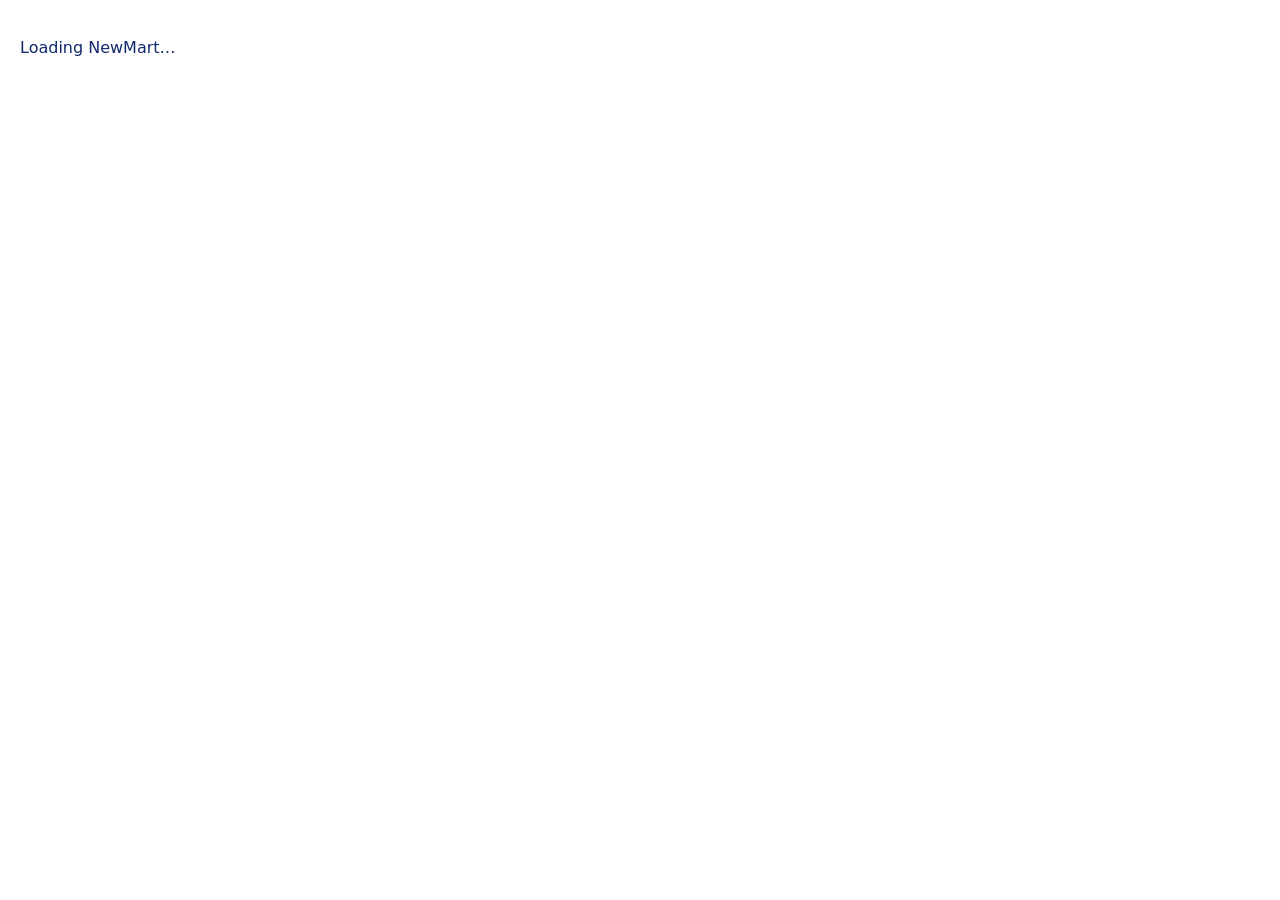
==== index.html @ 718dde41 "Add files via upload" ====
<!DOCTYPE html>
<html lang="en-NG">
<head>
<meta charset="UTF-8">
<meta name="viewport" content="width=device-width, initial-scale=1, viewport-fit=cover">
<title>NewMart — Every store in Port Harcourt, one cart</title>
<style>
:root{--bg:#fff;--sf:#f2f4fa;--tx:#12296b;--mu:#5c6478;--ac:#d21f2b;--ln:rgba(18,41,107,.14);--nv:#12296b;--ok:#1b7a43;box-sizing:border-box;padding-top:env(safe-area-inset-top,0px);padding-bottom:env(safe-area-inset-bottom,0px);color-scheme:light}
@media(prefers-color-scheme:dark){:root{--bg:#0d1430;--sf:#172046;--tx:#e8ecfa;--mu:#9aa5c8;--ac:#ff5a64;--ln:rgba(200,210,255,.18);--nv:#2b4cc2;--ok:#5fd18b;color-scheme:dark}}
*,*::before,*::after{box-sizing:border-box}
body{margin:0;background:var(--bg);color:var(--tx);font:16px/1.55 system-ui,-apple-system,"Segoe UI",Roboto,sans-serif}
h1,h2,h3{font-family:"Trebuchet MS",system-ui,sans-serif;line-height:1.2;margin:0 0 .5em}h1{font-size:clamp(1.7rem,6vw,2.6rem)}h2{font-size:1.4rem}h3{font-size:1.08rem}
button,input,select,textarea{font:inherit;color:inherit}.w{max-width:1100px;margin:0 auto;padding:0 16px}
header{position:sticky;top:0;z-index:10;background:var(--bg);border-bottom:1px solid var(--ln)}
.hd{display:flex;align-items:center;gap:8px;flex-wrap:wrap;padding:10px 0}
.logo{display:flex;align-items:center;gap:8px;font-weight:800;font-size:1.2rem;cursor:pointer;margin-right:auto;background:none;border:0;padding:0}
nav{display:flex;gap:4px;flex-wrap:wrap}
.b{display:inline-flex;align-items:center;justify-content:center;min-height:44px;padding:0 16px;border-radius:8px;border:1px solid var(--ln);background:var(--sf);cursor:pointer;font-weight:600}
.b.p{background:var(--ac);border-color:var(--ac);color:#fff}.b.n,.b.on{background:var(--nv);border-color:var(--nv);color:#fff}
.b.s{min-height:38px;padding:0 12px;font-size:.9rem}.b:disabled{opacity:.5}
.hero{background:var(--sf);padding:28px 0 22px;border-bottom:1px solid var(--ln)}.hero p{color:var(--mu);max-width:560px}
input,select,textarea{width:100%;min-height:46px;padding:10px 12px;border:1px solid var(--ln);border-radius:8px;background:var(--bg)}
label{display:block;font-weight:600;font-size:.9rem;margin:12px 0 4px}
.chips{display:flex;gap:8px;overflow-x:auto;padding:12px 0}
.g{display:grid;grid-template-columns:repeat(auto-fill,minmax(160px,1fr));gap:14px}.g2{display:grid;grid-template-columns:repeat(auto-fill,minmax(250px,1fr));gap:14px}
.c{border:1px solid var(--ln);border-radius:10px;overflow:hidden}.c .t{height:96px;display:grid;place-items:center;font-size:2.6rem;background:var(--sf)}.c .bd{padding:12px}
.pr{font-weight:800;font-size:1.1rem}.mu{color:var(--mu);font-size:.9rem}.low{color:var(--ac);font-weight:600;font-size:.85rem}.ok{color:var(--ok);font-size:.85rem}
section.pn{border:1px solid var(--ln);border-radius:10px;padding:16px;margin:14px 0}
.bd2{display:inline-block;padding:3px 10px;border-radius:99px;font-size:.78rem;font-weight:700;background:var(--sf);border:1px solid var(--ln)}.g1{color:var(--ok)}.r1{color:var(--ac)}
.st{display:grid;grid-template-columns:repeat(auto-fit,minmax(130px,1fr));gap:10px}.st>div{border:1px solid var(--ln);border-radius:10px;padding:12px;background:var(--sf)}.st b{font-size:1.3rem;display:block}
.tb{width:100%;border-collapse:collapse;font-size:.92rem}.tb td,.tb th{text-align:left;padding:8px 6px;border-bottom:1px solid var(--ln);vertical-align:top}.sc{overflow-x:auto}
.prog{display:flex;gap:4px;margin:10px 0}.prog i{flex:1;height:6px;border-radius:3px;background:var(--ln)}.prog i.d{background:var(--ok)}
.row{display:flex;gap:8px;flex-wrap:wrap;align-items:center}.sp{justify-content:space-between}
.r2{display:grid;grid-template-columns:1fr 1fr;gap:10px}@media(max-width:520px){.r2{grid-template-columns:1fr}}
#toast{position:fixed;left:50%;bottom:calc(20px + env(safe-area-inset-bottom,0px));transform:translateX(-50%);background:var(--nv);color:#fff;padding:12px 18px;border-radius:8px;max-width:90vw;z-index:50;display:none;text-align:center}
.note{background:var(--sf);border-left:4px solid var(--ac);padding:10px 12px;border-radius:6px;font-size:.9rem;margin:12px 0}
footer{margin:40px 0 20px;padding-top:16px;border-top:1px solid var(--ln);color:var(--mu);font-size:.9rem}
</style>
</head>
<body>
<div id="app"><p style="padding:20px">Loading NewMart…</p></div><div id="toast" role="status"></div>
<script src="https://cdn.jsdelivr.net/npm/@supabase/supabase-js@2.45.4/dist/umd/supabase.js"></script>
<script>
const db=supabase.createClient('https://uibnynbfsqtcqztcfydo.supabase.co','sb_publishable_FrhpbJJH_4r7M3IVfyBfEA_WVoK44UX');
const NGN=n=>'₦'+Math.round(n).toLocaleString('en-NG'),$=i=>document.getElementById(i),FEE=1500;
const esc=s=>String(s??'').replace(/[&<>"']/g,c=>({'&':'&amp;','<':'&lt;','>':'&gt;','"':'&quot;',"'":'&#39;'}[c]));
const CATS=['Fashion & Tailoring','Groceries & Foodstuff','Electronics & Gadgets','Home & Living'];
const LBL={paid:'Paid (in escrow)',preparing:'Preparing',shipped:'Shipped',delivered:'Delivered',released:'Released to seller',cash_collected:'Cash collected',refunded:'Refunded'};
const FLOW={online:['paid','preparing','shipped','delivered','released'],pod:['preparing','shipped','delivered','cash_collected']};
let S={stores:[],products:[],orders:[],disputes:[],invoices:[],me:null,rules:{rate:.05,cap:50000},buyers:0,cart:JSON.parse(localStorage.getItem('nmcart')||'[]')},view='shop',q='',cat='All',tab='overview',sid=null,payM='online',authTab='in',busy=false;
const store=i=>S.stores.find(s=>s.id===i),prod=i=>S.products.find(p=>p.id===i),me=()=>S.me,myStore=()=>S.me&&S.me.storeId?store(S.me.storeId):null;
function toast(m){const t=$('toast');t.textContent=m;t.style.display='block';clearTimeout(t.h);t.h=setTimeout(()=>t.style.display='none',3500)}
const saveCart=()=>localStorage.setItem('nmcart',JSON.stringify(S.cart));
function phone(p){let d=String(p).replace(/\D/g,'');if(d.startsWith('0'))d='234'+d.slice(1);if(!d.startsWith('234'))d='234'+d;return'+'+d}
async function load(){
 const {data:{session}}=await db.auth.getSession(),g=async t=>(await db.from(t).select('*')).data||[];
 const [st,pr,set]=await Promise.all([g('stores'),g('products'),g('settings')]);let fin=[],ord=[],dis=[],inv=[],p=null;S.buyers=0;
 if(session){p=(await db.from('profiles').select('*').eq('id',session.user.id).maybeSingle()).data;
  if(p&&p.role==='buyer'&&localStorage.getItem('nmPending')){const x=JSON.parse(localStorage.getItem('nmPending'));localStorage.removeItem('nmPending');const r=await db.rpc('create_store',x);if(r.error)toast(r.error.message);else return load()}
  [fin,ord,dis,inv]=await Promise.all([g('store_finance'),g('orders'),g('disputes'),g('invoices')]);
  if(p&&p.role==='admin')S.buyers=(await db.from('profiles').select('id',{count:'exact',head:true}).eq('role','buyer')).count||0}
 S.me=p?{id:p.id,name:p.name,phone:p.phone||'',role:p.role,storeId:p.store_id,done:p.successful_orders}:null;
 if(set[0])S.rules={rate:+set[0].commission_rate,cap:+set[0].pod_cap};
 S.stores=st.map(s=>{const f=fin.find(x=>x.store_id===s.id)||{};return{id:s.id,name:s.name,category:s.category,loc:s.location,icon:s.icon,status:s.status,wallet:+f.wallet||0,held:+f.held||0,owed:+f.owed||0,sales:+f.sales||0}});
 S.products=pr.map(x=>({id:x.id,storeId:x.store_id,name:x.name,price:+x.price,stock:x.stock,icon:x.icon,category:x.category}));
 S.disputes=dis.map(d=>({id:d.id,orderId:d.order_id,storeId:d.store_id,reason:d.reason,status:d.status}));
 S.invoices=inv.map(i=>({id:i.id,storeId:i.store_id,amount:+i.amount,due:i.due,status:i.status}));
 S.orders=ord.map(o=>({id:o.id,storeId:o.store_id,items:o.items,total:+o.total,pay:o.payment,status:o.status,addr:o.address,phone:o.phone,at:o.created_at,rating:o.rating})).sort((a,b)=>b.at.localeCompare(a.at))}
async function refresh(){await load();render()}
async function rpc(fn,args,msg){const r=await db.rpc(fn,args);if(r.error){toast(r.error.message);return false}if(msg)toast(msg);await refresh();return true}
async function run(p,msg){const r=await p;if(r.error){toast(r.error.message);return false}if(msg)toast(msg);await refresh();return true}
const V={};
function render(){const u=me(),nav=[['shop','Shop'],['stores','Stores']];if(u&&u.role==='buyer')nav.push(['orders','My orders']);if(u&&u.storeId)nav.push(['dash','Dashboard']);if(u&&u.role==='admin')nav.push(['admin','Admin']);if(!u)nav.push(['sell','Sell']);
 const n=S.cart.reduce((a,i)=>a+i.qty,0);
 $('app').innerHTML=`<header><div class="w hd"><button class="logo" onclick="go('shop')" aria-label="NewMart home"><svg width="34" height="34" viewBox="0 0 100 100"><rect width="100" height="100" rx="12" fill="#12296b"/><path d="M25 75L25 25L45 25L65 55L65 25L75 25L75 75L55 75L35 45L35 75Z" fill="#fff"/><rect x="25" y="78" width="50" height="6" rx="3" fill="#d21f2b"/></svg>NewMart</button><nav>${nav.map(([k,l])=>`<button class="b s ${view===k?'on':''}" onclick="go('${k}')">${l}</button>`).join('')}</nav><button class="b s" onclick="go('cart')" aria-label="Cart">🛒 ${n}</button>${u?`<button class="b s" onclick="logout()">Log out</button>`:`<button class="b s p" onclick="authTab='in';go('auth')">Log in</button>`}</div></header>${V[view]()}<div class="w"><footer>Built by New Technologies — Innovation &amp; Excellence. © 2026 NewMart.</footer></div>`}
function go(v,x){view=v;if(x!==undefined)sid=x;window.scrollTo(0,0);render()}
function prodCard(p){const s=store(p.storeId)||{name:''},out=p.stock<=0,low=p.stock>0&&p.stock<=5;return`<article class="c"><div class="t">${esc(p.icon)}</div><div class="bd"><h3 style="margin:0">${esc(p.name)}</h3><div class="mu">${esc(s.name)}</div><div class="pr">${NGN(p.price)}</div><div class="${out?'mu':low?'low':'ok'}">${out?'Out of stock':low?'Only '+p.stock+' left':'In stock'}</div><button class="b p s" style="width:100%;margin-top:8px" ${out?'disabled':''} onclick="addCart('${p.id}')">${out?'Out of stock':'Add to cart'}</button></div></article>`}
function list(){const t=q.toLowerCase();return S.products.filter(p=>{const s=store(p.storeId);return s&&s.status==='active'&&(cat==='All'||p.category===cat)&&(!t||(p.name+s.name+p.category).toLowerCase().includes(t))})}
function grid(){const l=list();return l.length?l.map(prodCard).join(''):'<p class="mu">No products yet. Check back soon, or try another search.</p>'}
V.shop=()=>`<div class="hero"><div class="w"><h1>Every store in Port Harcourt, one cart.</h1><p>Pay online and your money stays in escrow until you confirm delivery, or choose pay on delivery.</p><input type="search" placeholder="Search products, stores, categories" value="${esc(q)}" oninput="q=this.value;$('grid').innerHTML=grid()" aria-label="Search"></div></div><div class="w"><div class="chips">${['All',...CATS].map(c=>`<button class="b s ${cat===c?'on':''}" onclick="cat='${c.replace(/'/g,"\\'")}';render()">${esc(c)}</button>`).join('')}</div><div class="g" id="grid">${grid()}</div><section class="pn"><h2>How buying works</h2><p><b>Pay online:</b> funds are held until you tap Confirm delivery, then released to the seller minus the ${+(S.rules.rate*100).toFixed(1)}% commission. Problem? Open a dispute and our team decides.</p><p><b>Pay on delivery:</b> new buyers can pay on delivery up to ${NGN(S.rules.cap)}.</p></section></div>`;
V.stores=()=>`<div class="w"><h1 style="margin-top:20px">Stores</h1><div class="g2">${S.stores.filter(s=>s.status==='active').map(s=>`<div class="c"><div class="bd"><div style="font-size:2rem">${esc(s.icon)}</div><h3>${esc(s.name)}</h3><div class="mu">${esc(s.loc)}</div>${rt(s)}<button class="b n s" style="margin-top:8px" onclick="go('store','${s.id}')">Visit store</button></div></div>`).join('')||'<p class="mu">No stores yet.</p>'}</div></div>`;
function rt(s){const r=S.orders.filter(o=>o.storeId===s.id&&o.rating);return r.length?'★ '+(r.reduce((a,o)=>a+o.rating,0)/r.length).toFixed(1):'<span class="mu">New store</span>'}
V.store=()=>{const s=store(sid);if(!s||s.status!=='active')return'<div class="w"><p>This store is unavailable.</p></div>';return`<div class="hero"><div class="w"><div style="font-size:2.4rem">${esc(s.icon)}</div><h1>${esc(s.name)}</h1><p>${esc(s.loc)}</p></div></div><div class="w"><div class="g" style="margin-top:16px">${S.products.filter(p=>p.storeId===s.id).map(prodCard).join('')||'<p class="mu">No products yet.</p>'}</div></div>`};
function addCart(id){const p=prod(id),c=S.cart;if(c.length&&prod(c[0].pid).storeId!==p.storeId){toast('One store per order. Clear your cart to switch stores.');return}const l=c.find(x=>x.pid===id);if(l){if(l.qty>=p.stock){toast('No more stock available.');return}l.qty++}else c.push({pid:id,qty:1});saveCart();toast(p.name+' added to cart');render()}
function qty(id,d){const l=S.cart.find(x=>x.pid===id);l.qty+=d;if(l.qty<1)S.cart=S.cart.filter(x=>x.pid!==id);else if(l.qty>prod(id).stock)l.qty=prod(id).stock;saveCart();render()}
V.cart=()=>{S.cart=S.cart.filter(l=>prod(l.pid));const c=S.cart,u=me();if(!c.length)return'<div class="w"><h1 style="margin-top:20px">Your cart</h1><p class="mu">Your cart is empty.</p><button class="b p" onclick="go(\'shop\')">Start shopping</button></div>';const sub=c.reduce((a,l)=>a+prod(l.pid).price*l.qty,0);
 return`<div class="w"><h1 style="margin-top:20px">Your cart</h1>${c.map(l=>{const p=prod(l.pid);return`<div class="row sp" style="padding:8px 0;border-bottom:1px solid var(--ln)"><div>${esc(p.icon)} <b>${esc(p.name)}</b><div class="mu">${NGN(p.price)}</div></div><div class="row"><button class="b s" onclick="qty('${p.id}',-1)" aria-label="Less">−</button><b>${l.qty}</b><button class="b s" onclick="qty('${p.id}',1)" aria-label="More">+</button></div></div>`}).join('')}<section class="pn"><div class="row sp"><span>Subtotal</span><b>${NGN(sub)}</b></div><div class="row sp"><span>Delivery</span><b>${NGN(FEE)}</b></div><div class="row sp"><h3>Total</h3><h3>${NGN(sub+FEE)}</h3></div></section>
 ${u&&u.role==='buyer'?`<section class="pn"><h2>Delivery</h2><label for="ph">Phone (+234)</label><input id="ph" type="tel" value="${esc(u.phone)}" placeholder="801 234 5678"><label for="ad">Delivery address</label><textarea id="ad" rows="2"></textarea><label>Payment</label><div class="row"><button class="b s ${payM==='online'?'on':''}" onclick="payM='online';render()">Pay online (escrow)</button><button class="b s ${payM==='pod'?'on':''}" onclick="payM='pod';render()">Pay on delivery</button></div><div class="note">${payM==='pod'?'Pay cash when your order arrives. New buyers can pay on delivery up to '+NGN(S.rules.cap)+'.':'Test mode: no real money moves yet. Your payment will be held in escrow until you confirm delivery.'}</div><button class="b p" style="width:100%" id="po" onclick="checkout()">Place order</button></section>`:u?'<div class="note">Store accounts cannot place orders. Use a buyer account.</div>':'<div class="note">Log in or sign up as a buyer to check out.</div><button class="b p" onclick="authTab=\'buyer\';go(\'auth\')">Sign up or log in</button>'}</div>`};
async function checkout(){const ph=$('ph').value.trim(),ad=$('ad').value.trim();if(ph.replace(/\D/g,'').length<10||!ad){toast('Add a valid phone and delivery address.');return}if(busy)return;busy=true;$('po').disabled=true;
 const ok=await rpc('place_order',{p_store:prod(S.cart[0].pid).storeId,p_items:S.cart.map(l=>({product_id:l.pid,qty:l.qty})),p_payment:payM,p_address:ad,p_phone:phone(ph)},payM==='online'?'Order placed. Payment held in escrow.':'Order placed. Pay cash on delivery.');busy=false;if(ok){S.cart=[];saveCart();go('orders')}else{const b=$('po');if(b)b.disabled=false}}
function steps(o){const f=FLOW[o.pay],i=f.indexOf(o.status);return`<div class="prog">${f.map((x,k)=>`<i class="${k<=i?'d':''}" title="${LBL[x]}"></i>`).join('')}</div>`}
function oCard(o,role){const s=store(o.storeId)||{name:''},ds=S.disputes.filter(x=>x.orderId===o.id),d=ds[ds.length-1],open=d&&d.status==='open';let act='';
 if(role==='buyer'){if(o.pay==='online'&&o.status==='delivered'&&!open)act+=`<button class="b n s" onclick="rpc('confirm_delivery',{p_order:'${o.id}'},'Delivery confirmed. Seller paid.')">Confirm delivery</button> `;
  if(o.pay==='online'&&['shipped','delivered'].includes(o.status)&&!open)act+=`<button class="b s" onclick="dispute('${o.id}')">Open dispute</button> `;
  if(['released','cash_collected'].includes(o.status)&&!o.rating)act+=`<select style="width:auto;min-height:38px" onchange="if(this.value)rpc('rate_order',{p_order:'${o.id}',p_rating:+this.value},'Thanks for rating.')"><option value="">Rate store</option>${[5,4,3,2,1].map(n=>`<option>${n}</option>`).join('')}</select>`}
 else{const f=FLOW[o.pay],nx=f[f.indexOf(o.status)+1],lim=o.pay==='online'?'delivered':'cash_collected';if(nx&&!open&&o.status!==lim&&o.status!=='refunded')act=`<button class="b n s" onclick="rpc('advance_order',{p_order:'${o.id}',p_status:'${nx}'})">Mark ${LBL[nx].toLowerCase()}</button>`}
 return`<section class="pn"><div class="row sp"><b>${role==='buyer'?esc(s.name):'Order '+o.id.slice(0,6)}</b><span class="bd2 ${['released','cash_collected'].includes(o.status)?'g1':o.status==='refunded'?'r1':''}">${LBL[o.status]}</span></div><div class="mu">${o.items.map(i=>esc(i.name)+' ×'+i.qty).join(', ')} · ${NGN(o.total)} · ${o.pay==='online'?'Online (escrow)':'Pay on delivery'}</div><div class="mu">${esc(o.addr)} · ${esc(o.phone)}</div>${o.status==='refunded'?'':steps(o)}${d?`<div class="note">Dispute ${d.status==='open'?'open: awaiting review':'resolved: '+d.status}.</div>`:''}${o.rating?`<div class="mu">Rated ★ ${o.rating}</div>`:''}<div class="row">${act}</div></section>`}
V.orders=()=>{if(!me())return V.auth();return`<div class="w"><h1 style="margin-top:20px">My orders</h1>${S.orders.length?S.orders.map(o=>oCard(o,'buyer')).join(''):'<p class="mu">No orders yet.</p>'}</div>`};
function dispute(i){const r=prompt('What went wrong with this order?');if(r)rpc('open_dispute',{p_order:i,p_reason:r},'Dispute opened. We will review it.')}
V.auth=()=>`<div class="w" style="max-width:520px"><h1 style="margin-top:20px">${authTab==='in'?'Log in':authTab==='buyer'?'Create buyer account':'Open your store'}</h1><div class="row"><button class="b s ${authTab==='in'?'on':''}" onclick="authTab='in';render()">Log in</button><button class="b s ${authTab==='buyer'?'on':''}" onclick="authTab='buyer';render()">Buyer sign-up</button><button class="b s ${authTab==='store'?'on':''}" onclick="authTab='store';render()">Sell</button></div><section class="pn">${authTab!=='in'?`<label for="nm">${authTab==='store'?'Business name':'Full name'}</label><input id="nm">`:''}<label for="em">Email</label><input id="em" type="email" autocomplete="username"><label for="pw">Password</label><input id="pw" type="password" autocomplete="current-password" placeholder="6+ characters">${authTab!=='in'?`<label for="pn">Phone (+234)</label><input id="pn" type="tel" placeholder="801 234 5678">`:''}<button class="b p" style="width:100%;margin-top:14px" onclick="auth()">${authTab==='in'?'Log in':'Create account'}</button></section></div>`;
V.sell=()=>{authTab='store';return V.auth()};
async function auth(){const em=$('em').value.trim().toLowerCase(),pw=$('pw').value;if(!em||pw.length<6){toast('Enter your email and a password of 6+ characters.');return}
 if(authTab==='in'){const r=await db.auth.signInWithPassword({email:em,password:pw});if(r.error){toast(r.error.message);return}await load();const u=me();go(u&&u.role==='admin'?'admin':u&&u.storeId?'dash':S.cart.length?'cart':'shop');return}
 const nm=$('nm').value.trim(),ph=$('pn').value;if(!nm||ph.replace(/\D/g,'').length<10){toast('Add your name and a valid phone number.');return}
 if(authTab==='store')localStorage.setItem('nmPending',JSON.stringify({p_name:nm,p_category:CATS[0],p_location:'Port Harcourt, Nigeria',p_phone:phone(ph)}));
 const r=await db.auth.signUp({email:em,password:pw,options:{data:{name:nm,phone:phone(ph)}}});if(r.error){toast(r.error.message);return}
 if(!r.data.session){toast('Check your email to confirm your account, then log in.');authTab='in';render();return}
 await load();const u=me();toast('Welcome to NewMart');go(u&&u.storeId?'dash':S.cart.length?'cart':'shop')}
async function logout(){await db.auth.signOut();S.me=null;S.orders=[];S.disputes=[];S.invoices=[];go('shop');await refresh()}
const isOwner=u=>u.role==='owner',canProd=u=>['owner','manager'].includes(u.role);
V.dash=()=>{const u=me(),s=myStore();if(!u||!s)return V.auth();const open=S.orders.filter(o=>!['released','cash_collected','refunded'].includes(o.status)).length;
 const tabs=[['overview','Overview'],['orders','Orders'+(open?' ('+open+')':'')]];if(canProd(u))tabs.splice(1,0,['products','Products']);if(isOwner(u))tabs.push(['wallet','Wallet'],['settings','Store profile']);if(!tabs.some(t=>t[0]===tab))tab='overview';let body='';
 if(s.status==='suspended')body='<div class="note">This store is suspended by New Technologies.</div>';
 if(tab==='overview')body+=(isOwner(u)?`<div class="st"><div><span class="mu">Sales</span><b>${NGN(s.sales)}</b></div><div><span class="mu">Held in escrow</span><b>${NGN(s.held)}</b></div><div><span class="mu">Wallet</span><b>${NGN(s.wallet)}</b></div><div><span class="mu">Commission owed</span><b>${NGN(s.owed)}</b></div></div>`:'')+(S.products.some(p=>p.storeId===s.id)?'':'<div class="note"><b>Start here:</b> open Products and add your first product.</div>')+`<section class="pn"><h3>Needs attention</h3>${S.products.filter(p=>p.storeId===s.id&&p.stock<=5).map(p=>`<div class="low">${esc(p.name)}: ${p.stock?p.stock+' left':'out of stock'}</div>`).join('')||'<p class="mu">Stock levels look healthy.</p>'}<p class="mu">${open} open orders.</p></section>`;
 if(tab==='products')body+=`<section class="pn"><h3>Add product</h3><div class="r2"><div><label for="pn1">Name</label><input id="pn1"></div><div><label for="pp1">Price (₦)</label><input id="pp1" type="number" min="1" inputmode="numeric"></div><div><label for="ps1">Stock</label><input id="ps1" type="number" min="0" inputmode="numeric"></div><div><label for="pi1">Emoji icon</label><input id="pi1" value="📦" maxlength="4"></div></div><label for="pc1">Category</label><select id="pc1">${CATS.map(c=>`<option>${esc(c)}</option>`).join('')}</select><button class="b p" style="margin-top:12px" onclick="addProd()">Add product</button></section><section class="pn sc"><table class="tb"><tr><th>Product</th><th>Price</th><th>Stock</th><th></th></tr>${S.products.filter(p=>p.storeId===s.id).map(p=>`<tr><td>${esc(p.icon)} ${esc(p.name)}</td><td>${NGN(p.price)}</td><td class="${p.stock<=5?'low':''}">${p.stock}</td><td><button class="b s" onclick="editPrice('${p.id}')">Price</button> <button class="b s" onclick="run(db.from('products').update({stock:${p.stock+10}}).eq('id','${p.id}'))">+10</button> <button class="b s" onclick="delProd('${p.id}')">Delete</button></td></tr>`).join('')}</table></section>`;
 if(tab==='orders')body+=S.orders.filter(o=>o.storeId===s.id).map(o=>oCard(o,'seller')).join('')||'<p class="mu">No orders yet.</p>';
 if(tab==='wallet')body+=`<div class="st"><div><span class="mu">Available</span><b>${NGN(s.wallet)}</b></div><div><span class="mu">In escrow</span><b>${NGN(s.held)}</b></div><div><span class="mu">Commission owed</span><b>${NGN(s.owed)}</b></div></div><section class="pn"><h3>Withdraw to bank</h3><label for="wa">Amount (₦)</label><input id="wa" type="number" inputmode="numeric" min="1000"><label for="wb">Account number and bank</label><input id="wb"><button class="b p" style="margin-top:12px" onclick="rpc('withdraw_funds',{p_amount:+$('wa').value,p_bank:$('wb').value},'Withdrawal requested')">Withdraw</button></section><section class="pn sc"><h3>Pay-on-delivery commission invoices</h3><table class="tb">${S.invoices.filter(i=>i.storeId===s.id).map(i=>`<tr><td>${NGN(i.amount)}</td><td>Due ${new Date(i.due).toLocaleDateString('en-NG')}</td><td>${i.status==='paid'?'Paid':`<button class="b s" onclick="rpc('pay_invoice',{p_invoice:'${i.id}'},'Invoice paid')">Pay now</button>`}</td></tr>`).join('')||'<tr><td class="mu">No invoices.</td></tr>'}</table></section>`;
 if(tab==='settings')body+=`<section class="pn"><h3>Store profile</h3><label for="sn">Store name</label><input id="sn" value="${esc(s.name)}"><label for="sc">Category</label><select id="sc">${CATS.map(c=>`<option ${c===s.category?'selected':''}>${esc(c)}</option>`).join('')}</select><label for="sl">Location</label><input id="sl" value="${esc(s.loc)}"><label for="si">Emoji icon</label><input id="si" value="${esc(s.icon)}" maxlength="4"><button class="b p" style="margin-top:12px" onclick="saveStore()">Save store</button></section>`;
 return`<div class="w"><h1 style="margin-top:20px">${esc(s.name)}</h1><div class="mu">Signed in as ${esc(u.name)} · ${({owner:'Owner: full control',manager:'Manager: products and orders',sales:'Sales rep: orders only'})[u.role]}</div><div class="chips">${tabs.map(t=>`<button class="b s ${tab===t[0]?'on':''}" onclick="tab='${t[0]}';render()">${t[1]}</button>`).join('')}</div>${body}</div>`};
function addProd(){const n=$('pn1').value.trim(),p=+$('pp1').value,st=+$('ps1').value;if(!n||!(p>0)||!(st>=0)||$('ps1').value===''){toast('Add a name, a price above ₦0 and a stock count.');return}run(db.from('products').insert({store_id:me().storeId,name:n,price:Math.round(p),stock:Math.round(st),icon:$('pi1').value||'📦',category:$('pc1').value}),'Product added')}
function editPrice(i){const p=prod(i),v=+prompt('New price in ₦ for '+p.name,p.price);if(v>0)run(db.from('products').update({price:Math.round(v)}).eq('id',i),'Price updated')}
function delProd(i){if(confirm('Delete this product?'))run(db.from('products').delete().eq('id',i))}
function saveStore(){const n=$('sn').value.trim();if(!n){toast('Your store needs a name.');return}run(db.from('stores').update({name:n,category:$('sc').value,location:$('sl').value.trim(),icon:$('si').value}).eq('id',me().storeId),'Store profile saved')}
V.admin=()=>{const u=me();if(!u||u.role!=='admin')return'<div class="w"><h1 style="margin-top:20px">Admin only</h1><button class="b p" onclick="go(\'auth\')">Log in</button></div>';
 const gmv=S.orders.filter(o=>o.status!=='refunded').reduce((a,o)=>a+o.total,0),held=S.stores.reduce((a,s)=>a+s.held,0),sales=S.stores.reduce((a,s)=>a+s.sales,0);
 return`<div class="w"><h1 style="margin-top:20px">Platform overview</h1><div class="st"><div><span class="mu">GMV</span><b>${NGN(gmv)}</b></div><div><span class="mu">Commission (est.)</span><b>${NGN(sales*S.rules.rate)}</b></div><div><span class="mu">Held in escrow</span><b>${NGN(held)}</b></div><div><span class="mu">Open disputes</span><b>${S.disputes.filter(d=>d.status==='open').length}</b></div><div><span class="mu">Stores</span><b>${S.stores.length}</b></div><div><span class="mu">Buyers</span><b>${S.buyers}</b></div></div>
 <section class="pn"><h3>Platform rules</h3><div class="r2"><div><label for="ar">Commission (%)</label><input id="ar" type="number" step="0.5" min="0" max="30" value="${+(S.rules.rate*100).toFixed(1)}"></div><div><label for="ac">New-buyer pay-on-delivery cap (₦)</label><input id="ac" type="number" min="0" value="${S.rules.cap}"></div></div><button class="b p" style="margin-top:12px" onclick="saveRules()">Save rules</button></section>
 <section class="pn sc"><h3>Stores</h3><table class="tb"><tr><th>Store</th><th>Sales</th><th>Status</th><th></th></tr>${S.stores.map(s=>`<tr><td>${esc(s.name)}</td><td>${NGN(s.sales)}</td><td><span class="bd2 ${s.status==='active'?'g1':'r1'}">${s.status}</span></td><td><button class="b s" onclick="rpc('set_store_status',{p_store:'${s.id}',p_status:'${s.status==='active'?'suspended':'active'}'})">${s.status==='active'?'Suspend':'Reinstate'}</button></td></tr>`).join('')}</table></section>
 <section class="pn"><h3>Disputes</h3>${S.disputes.map(d=>{const o=S.orders.find(x=>x.id===d.orderId),s=store(d.storeId);return`<div style="padding:8px 0;border-bottom:1px solid var(--ln)"><b>${esc(s?s.name:'')}</b> · ${o?NGN(o.total):''} · ${d.status}<div class="mu">${esc(d.reason)}</div>${d.status==='open'?`<div class="row" style="margin-top:6px"><button class="b s" onclick="rpc('resolve_dispute',{p_dispute:'${d.id}',p_decision:'refunded'},'Buyer refunded')">Refund buyer</button><button class="b n s" onclick="rpc('resolve_dispute',{p_dispute:'${d.id}',p_decision:'released'},'Released to seller')">Release to seller</button></div>`:''}</div>`}).join('')||'<p class="mu">No disputes.</p>'}</section></div>`};
function saveRules(){const r=+$('ar').value,c=+$('ac').value;if(!(r>=0&&r<=30)||!(c>=0)){toast('Commission must be 0–30% and the cap 0 or more.');return}run(db.from('settings').update({commission_rate:r/100,pod_cap:Math.round(c)}).eq('id',1),'Rules saved')}
db.auth.onAuthStateChange(()=>{});
refresh();
</script>
</body>
</html>
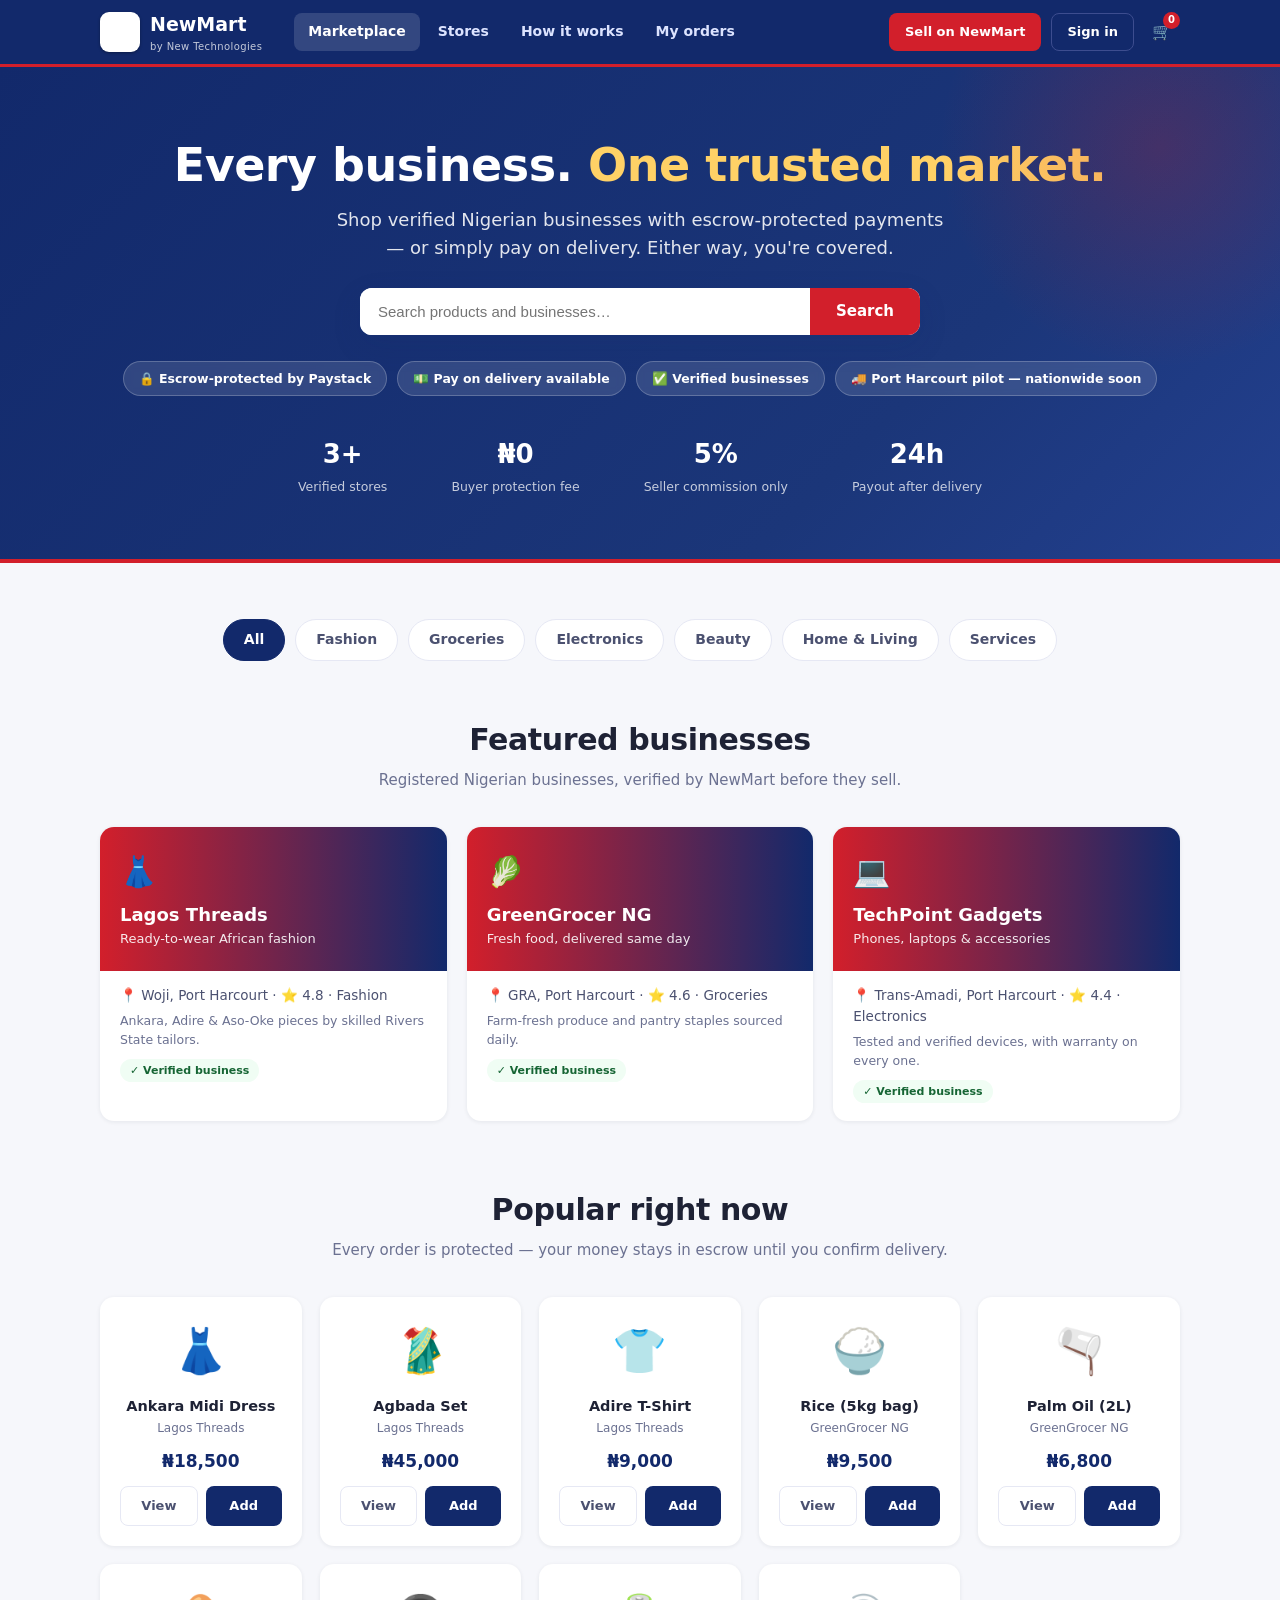
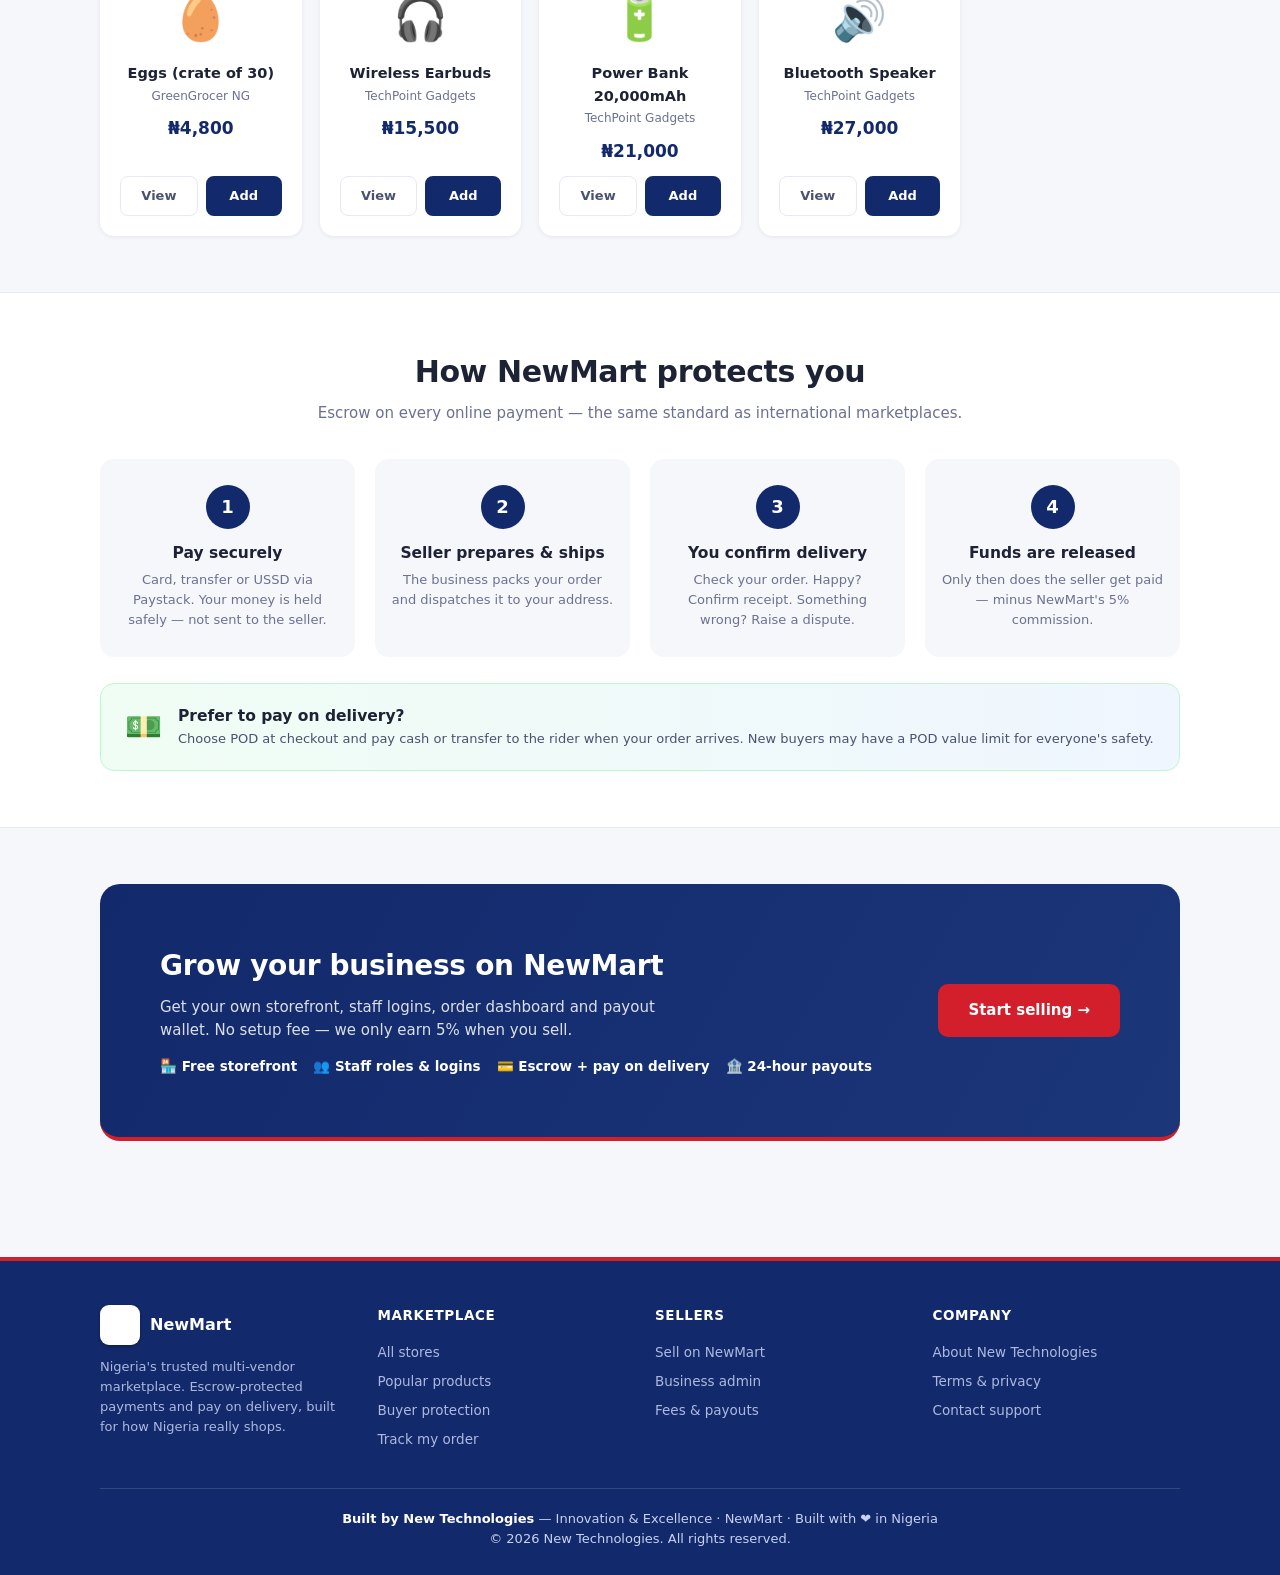
==== commit 712999f2: "Add files via upload" ====
--- a/index.html
+++ b/index.html
@@ -1,135 +1,475 @@
 <!DOCTYPE html>
-<html lang="en-NG">
+<html lang="en">
 <head>
 <meta charset="UTF-8">
-<meta name="viewport" content="width=device-width, initial-scale=1, viewport-fit=cover">
-<title>NewMart — Every store in Port Harcourt, one cart</title>
+<meta name="viewport" content="width=device-width, initial-scale=1.0">
+<title>NewMart — Nigeria's Trusted Marketplace | by New Technologies</title>
+<meta name="description" content="NewMart by New Technologies — buy from verified Nigerian businesses with escrow-protected payments or pay on delivery.">
 <style>
-:root{--bg:#fff;--sf:#f2f4fa;--tx:#12296b;--mu:#5c6478;--ac:#d21f2b;--ln:rgba(18,41,107,.14);--nv:#12296b;--ok:#1b7a43;box-sizing:border-box;padding-top:env(safe-area-inset-top,0px);padding-bottom:env(safe-area-inset-bottom,0px);color-scheme:light}
-@media(prefers-color-scheme:dark){:root{--bg:#0d1430;--sf:#172046;--tx:#e8ecfa;--mu:#9aa5c8;--ac:#ff5a64;--ln:rgba(200,210,255,.18);--nv:#2b4cc2;--ok:#5fd18b;color-scheme:dark}}
-*,*::before,*::after{box-sizing:border-box}
-body{margin:0;background:var(--bg);color:var(--tx);font:16px/1.55 system-ui,-apple-system,"Segoe UI",Roboto,sans-serif}
-h1,h2,h3{font-family:"Trebuchet MS",system-ui,sans-serif;line-height:1.2;margin:0 0 .5em}h1{font-size:clamp(1.7rem,6vw,2.6rem)}h2{font-size:1.4rem}h3{font-size:1.08rem}
-button,input,select,textarea{font:inherit;color:inherit}.w{max-width:1100px;margin:0 auto;padding:0 16px}
-header{position:sticky;top:0;z-index:10;background:var(--bg);border-bottom:1px solid var(--ln)}
-.hd{display:flex;align-items:center;gap:8px;flex-wrap:wrap;padding:10px 0}
-.logo{display:flex;align-items:center;gap:8px;font-weight:800;font-size:1.2rem;cursor:pointer;margin-right:auto;background:none;border:0;padding:0}
-nav{display:flex;gap:4px;flex-wrap:wrap}
-.b{display:inline-flex;align-items:center;justify-content:center;min-height:44px;padding:0 16px;border-radius:8px;border:1px solid var(--ln);background:var(--sf);cursor:pointer;font-weight:600}
-.b.p{background:var(--ac);border-color:var(--ac);color:#fff}.b.n,.b.on{background:var(--nv);border-color:var(--nv);color:#fff}
-.b.s{min-height:38px;padding:0 12px;font-size:.9rem}.b:disabled{opacity:.5}
-.hero{background:var(--sf);padding:28px 0 22px;border-bottom:1px solid var(--ln)}.hero p{color:var(--mu);max-width:560px}
-input,select,textarea{width:100%;min-height:46px;padding:10px 12px;border:1px solid var(--ln);border-radius:8px;background:var(--bg)}
-label{display:block;font-weight:600;font-size:.9rem;margin:12px 0 4px}
-.chips{display:flex;gap:8px;overflow-x:auto;padding:12px 0}
-.g{display:grid;grid-template-columns:repeat(auto-fill,minmax(160px,1fr));gap:14px}.g2{display:grid;grid-template-columns:repeat(auto-fill,minmax(250px,1fr));gap:14px}
-.c{border:1px solid var(--ln);border-radius:10px;overflow:hidden}.c .t{height:96px;display:grid;place-items:center;font-size:2.6rem;background:var(--sf)}.c .bd{padding:12px}
-.pr{font-weight:800;font-size:1.1rem}.mu{color:var(--mu);font-size:.9rem}.low{color:var(--ac);font-weight:600;font-size:.85rem}.ok{color:var(--ok);font-size:.85rem}
-section.pn{border:1px solid var(--ln);border-radius:10px;padding:16px;margin:14px 0}
-.bd2{display:inline-block;padding:3px 10px;border-radius:99px;font-size:.78rem;font-weight:700;background:var(--sf);border:1px solid var(--ln)}.g1{color:var(--ok)}.r1{color:var(--ac)}
-.st{display:grid;grid-template-columns:repeat(auto-fit,minmax(130px,1fr));gap:10px}.st>div{border:1px solid var(--ln);border-radius:10px;padding:12px;background:var(--sf)}.st b{font-size:1.3rem;display:block}
-.tb{width:100%;border-collapse:collapse;font-size:.92rem}.tb td,.tb th{text-align:left;padding:8px 6px;border-bottom:1px solid var(--ln);vertical-align:top}.sc{overflow-x:auto}
-.prog{display:flex;gap:4px;margin:10px 0}.prog i{flex:1;height:6px;border-radius:3px;background:var(--ln)}.prog i.d{background:var(--ok)}
-.row{display:flex;gap:8px;flex-wrap:wrap;align-items:center}.sp{justify-content:space-between}
-.r2{display:grid;grid-template-columns:1fr 1fr;gap:10px}@media(max-width:520px){.r2{grid-template-columns:1fr}}
-#toast{position:fixed;left:50%;bottom:calc(20px + env(safe-area-inset-bottom,0px));transform:translateX(-50%);background:var(--nv);color:#fff;padding:12px 18px;border-radius:8px;max-width:90vw;z-index:50;display:none;text-align:center}
-.note{background:var(--sf);border-left:4px solid var(--ac);padding:10px 12px;border-radius:6px;font-size:.9rem;margin:12px 0}
-footer{margin:40px 0 20px;padding-top:16px;border-top:1px solid var(--ln);color:var(--mu);font-size:.9rem}
+  :root{
+    --navy:#12296b; --navy2:#1b3679; --red:#d21f2b;
+    --ink:#1e2235; --mut:#6b7191; --bg:#f6f7fb; --card:#ffffff;
+    --line:#e6e8f4; --green:#059669; --amber:#f59e0b;
+    --radius:14px; --shadow:0 1px 4px rgba(30,34,53,.08); --shadow-lg:0 10px 30px rgba(18,41,107,.12);
+  }
+  *{margin:0;padding:0;box-sizing:border-box}
+  html{scroll-behavior:smooth}
+  body{font-family:system-ui,-apple-system,"Segoe UI",Roboto,sans-serif;background:var(--bg);color:var(--ink);line-height:1.55}
+  img{display:block;max-width:100%}
+  a{text-decoration:none;color:inherit}
+  button{font:inherit;cursor:pointer;border:none;background:none}
+  .wrap{max-width:1120px;margin:0 auto;padding:0 20px}
+
+  /* ---------- Header ---------- */
+  header{position:sticky;top:0;z-index:50;background:var(--navy);color:#fff;border-bottom:3px solid var(--red);transition:box-shadow .25s}
+  header.scrolled{box-shadow:0 4px 18px rgba(0,0,0,.25)}
+  .nav{display:flex;align-items:center;gap:14px;height:64px}
+  .brand{display:flex;align-items:center;gap:10px;font-weight:800;font-size:19px}
+  .brand small{display:block;font-size:10px;font-weight:500;opacity:.75;letter-spacing:.4px}
+  .logo-chip{background:#fff;border-radius:9px;width:40px;height:40px;overflow:hidden;flex-shrink:0;box-shadow:0 1px 3px rgba(0,0,0,.35)}
+  .logo-chip img{width:180%;height:180%;object-fit:cover;object-position:58% 42%;margin-left:-40%;margin-top:-22%}
+  .nav-links{display:flex;gap:4px;margin-left:18px}
+  .nav-links a{padding:8px 14px;border-radius:8px;font-size:14px;font-weight:600;color:#dce3ff;transition:.2s}
+  .nav-links a:hover,.nav-links a.active{background:rgba(255,255,255,.14);color:#fff}
+  .nav-cta{margin-left:auto;display:flex;align-items:center;gap:10px}
+  .btn-sell{background:var(--red);color:#fff;padding:9px 16px;border-radius:8px;font-weight:800;font-size:13px;transition:.2s}
+  .btn-sell:hover{background:#b31a25}
+  .btn-signin{color:#fff;border:1px solid #3d4d8f;padding:8px 15px;border-radius:8px;font-weight:700;font-size:13px;transition:.2s}
+  .btn-signin:hover{background:rgba(255,255,255,.12)}
+  .cart-btn{position:relative;color:#fff;padding:8px}
+  .cart-count{position:absolute;top:0;right:0;background:var(--red);color:#fff;font-size:10px;font-weight:800;min-width:17px;height:17px;border-radius:9px;display:flex;align-items:center;justify-content:center;padding:0 4px}
+  .hamburger{display:none;color:#fff;padding:8px}
+  .mobile-menu{display:none;background:var(--navy2);padding:10px 20px 16px;flex-direction:column;gap:4px}
+  .mobile-menu.open{display:flex}
+  .mobile-menu a{color:#fff;padding:10px 8px;border-radius:8px;font-weight:600}
+  .mobile-menu a:hover{background:rgba(255,255,255,.1)}
+  @media(max-width:820px){
+    .nav-links,.btn-signin{display:none}
+    .hamburger{display:block}
+  }
+
+  /* ---------- Hero ---------- */
+  .hero{background:linear-gradient(135deg,var(--navy) 0%,var(--navy2) 70%,#23408f 100%);color:#fff;padding:72px 0 60px;text-align:center;border-bottom:4px solid var(--red);position:relative;overflow:hidden}
+  .hero::after{content:"";position:absolute;width:480px;height:480px;border-radius:50%;background:radial-gradient(circle,rgba(210,31,43,.22),transparent 65%);top:-160px;right:-120px;pointer-events:none}
+  .hero h1{font-size:clamp(28px,5vw,46px);line-height:1.15;font-weight:800;letter-spacing:-.5px}
+  .hero h1 span{color:#ffd166}
+  .hero p{margin:14px auto 26px;max-width:620px;font-size:clamp(15px,2.2vw,18px);opacity:.88}
+  .search-bar{display:flex;max-width:560px;margin:0 auto;background:#fff;border-radius:12px;overflow:hidden;box-shadow:var(--shadow-lg)}
+  .search-bar input{flex:1;border:none;outline:none;padding:15px 18px;font-size:15px;color:var(--ink)}
+  .search-bar button{background:var(--red);color:#fff;padding:0 26px;font-weight:800;font-size:15px}
+  .trust-pills{display:flex;gap:10px;justify-content:center;flex-wrap:wrap;margin-top:26px;position:relative;z-index:1}
+  .pill{display:inline-flex;align-items:center;gap:6px;background:rgba(255,255,255,.12);border:1px solid rgba(255,255,255,.22);color:#fff;border-radius:30px;padding:7px 15px;font-size:12.5px;font-weight:700;backdrop-filter:blur(4px)}
+  .hero-stats{display:flex;justify-content:center;gap:clamp(24px,6vw,64px);margin-top:38px;flex-wrap:wrap}
+  .hero-stats div{text-align:center}
+  .hero-stats b{font-size:clamp(20px,3vw,26px);display:block}
+  .hero-stats span{font-size:12.5px;opacity:.75}
+
+  /* ---------- Sections ---------- */
+  section{padding:56px 0}
+  .sec-head{text-align:center;margin-bottom:34px}
+  .sec-head h2{font-size:clamp(22px,3.4vw,30px);font-weight:800;letter-spacing:-.4px}
+  .sec-head p{color:var(--mut);margin-top:6px;font-size:15px}
+
+  /* ---------- Categories ---------- */
+  .chips{display:flex;gap:10px;justify-content:center;flex-wrap:wrap}
+  .chip{padding:9px 20px;border-radius:30px;border:1.5px solid var(--line);background:#fff;color:#4b5170;font-size:14px;font-weight:700;transition:.2s}
+  .chip:hover{border-color:var(--navy);color:var(--navy)}
+  .chip.on{background:var(--navy);border-color:var(--navy);color:#fff}
+
+  /* ---------- Stores ---------- */
+  .grid{display:grid;grid-template-columns:repeat(auto-fill,minmax(300px,1fr));gap:20px}
+  .store-card{background:var(--card);border-radius:var(--radius);overflow:hidden;box-shadow:var(--shadow);transition:transform .25s,box-shadow .25s;cursor:pointer}
+  .store-card:hover{transform:translateY(-4px);box-shadow:var(--shadow-lg)}
+  .store-band{background:linear-gradient(90deg,var(--red),var(--navy));color:#fff;padding:22px 20px}
+  .store-band .emoji{font-size:30px}
+  .store-band h3{font-size:18px;margin-top:6px}
+  .store-band p{font-size:13px;opacity:.9}
+  .store-meta{padding:14px 20px 18px}
+  .store-meta .row1{font-size:13.5px;color:#4b5170}
+  .store-meta .row2{font-size:12.5px;color:var(--mut);margin-top:5px}
+  .badge-verified{display:inline-block;background:#f0fdf4;color:#166534;font-size:11px;font-weight:800;border-radius:12px;padding:3px 10px;margin-top:9px}
+
+  /* ---------- Products ---------- */
+  .pgrid{display:grid;grid-template-columns:repeat(auto-fill,minmax(200px,1fr));gap:18px}
+  .p-card{background:var(--card);border-radius:var(--radius);padding:20px;box-shadow:var(--shadow);text-align:center;transition:transform .25s,box-shadow .25s;display:flex;flex-direction:column}
+  .p-card:hover{transform:translateY(-4px);box-shadow:var(--shadow-lg)}
+  .p-emoji{font-size:44px}
+  .p-name{font-weight:700;font-size:14.5px;margin:10px 0 2px}
+  .p-store{font-size:12px;color:var(--mut)}
+  .p-price{font-size:17px;font-weight:800;color:var(--navy);margin:10px 0 12px}
+  .p-foot{margin-top:auto;display:flex;gap:8px}
+  .btn-view{flex:1;padding:9px 0;border-radius:8px;border:1.5px solid var(--line);font-weight:700;font-size:13px;color:#4b5170;transition:.2s}
+  .btn-view:hover{border-color:var(--navy);color:var(--navy)}
+  .btn-add{flex:1;padding:9px 0;border-radius:8px;background:var(--navy);color:#fff;font-weight:800;font-size:13px;transition:.2s}
+  .btn-add:hover{background:var(--navy2)}
+  .hidden{display:none!important}
+  .empty-msg{text-align:center;color:var(--mut);padding:30px 0;font-size:15px}
+
+  /* ---------- How it works ---------- */
+  .how{background:#fff;border-top:1px solid var(--line);border-bottom:1px solid var(--line)}
+  .steps{display:grid;grid-template-columns:repeat(auto-fit,minmax(210px,1fr));gap:20px}
+  .step{text-align:center;padding:26px 16px;border-radius:var(--radius);background:var(--bg)}
+  .step .n{width:44px;height:44px;border-radius:50%;background:var(--navy);color:#fff;font-weight:800;font-size:18px;display:flex;align-items:center;justify-content:center;margin:0 auto 12px}
+  .step h4{font-size:15.5px;margin-bottom:5px}
+  .step p{font-size:13px;color:var(--mut)}
+  .pod-banner{margin-top:26px;background:linear-gradient(90deg,#f0fdf4,#eff6ff);border:1.5px solid #bbf7d0;border-radius:var(--radius);padding:20px 24px;display:flex;align-items:center;gap:16px;flex-wrap:wrap}
+  .pod-banner .ic{font-size:30px}
+  .pod-banner b{font-size:15.5px}
+  .pod-banner p{font-size:13px;color:#4b5170}
+
+  /* ---------- CTA ---------- */
+  .cta{background:linear-gradient(120deg,var(--navy),var(--navy2));border-radius:20px;color:#fff;padding:clamp(34px,6vw,60px);display:flex;align-items:center;justify-content:space-between;gap:26px;flex-wrap:wrap;border-bottom:4px solid var(--red)}
+  .cta h2{font-size:clamp(21px,3vw,28px);letter-spacing:-.3px}
+  .cta p{opacity:.85;margin-top:8px;max-width:520px;font-size:15px}
+  .cta ul{list-style:none;margin-top:14px;display:flex;gap:16px;flex-wrap:wrap;font-size:13.5px;font-weight:600}
+  .btn-cta{background:var(--red);color:#fff;padding:15px 30px;border-radius:10px;font-weight:800;font-size:15px;transition:.2s;white-space:nowrap}
+  .btn-cta:hover{background:#b31a25;transform:translateY(-2px)}
+
+  /* ---------- Footer ---------- */
+  footer{background:var(--navy);color:#c8d2f2;border-top:4px solid var(--red);padding:44px 0 26px;margin-top:60px}
+  .foot-grid{display:grid;grid-template-columns:repeat(auto-fit,minmax(200px,1fr));gap:30px}
+  .foot-brand{display:flex;align-items:center;gap:10px;color:#fff;font-weight:800;font-size:16px}
+  .foot-grid h5{color:#fff;font-size:13.5px;margin-bottom:12px;text-transform:uppercase;letter-spacing:.6px}
+  .foot-grid a{display:block;font-size:13.5px;padding:4px 0;opacity:.85}
+  .foot-grid a:hover{opacity:1;color:#fff}
+  .foot-note{text-align:center;margin-top:34px;padding-top:20px;border-top:1px solid rgba(255,255,255,.14);font-size:13px}
+  .foot-note b{color:#fff}
+
+  /* ---------- Toast ---------- */
+  .toast{position:fixed;bottom:24px;left:50%;transform:translateX(-50%) translateY(80px);background:var(--ink);color:#fff;padding:12px 22px;border-radius:10px;font-size:14px;font-weight:600;opacity:0;transition:.3s;z-index:99;box-shadow:var(--shadow-lg)}
+  .toast.show{transform:translateX(-50%) translateY(0);opacity:1}
+
+  @media (prefers-reduced-motion:reduce){
+    *{transition:none!important;scroll-behavior:auto!important}
+  }
 </style>
 </head>
 <body>
-<div id="app"><p style="padding:20px">Loading NewMart…</p></div><div id="toast" role="status"></div>
-<script src="https://cdn.jsdelivr.net/npm/@supabase/supabase-js@2.45.4/dist/umd/supabase.js"></script>
+
+<!-- ================= HEADER ================= -->
+<header id="header">
+  <div class="wrap nav">
+    <a href="index.html" class="brand" aria-label="NewMart home">
+      <span class="logo-chip"><img src="https://uploads.kirachat.com/files%2F68471816-258b-49df-aa6d-21a894a42798%2Fnew%20technologies%20logo?alt=media&amp;token=f762f0e2-a2dc-4b48-9b61-eaf9ff28f927" alt="New Technologies logo"></span>
+      <span>NewMart<small>by New Technologies</small></span>
+    </a>
+    <nav class="nav-links" aria-label="Main navigation">
+      <a href="index.html" class="active">Marketplace</a>
+      <a href="#stores">Stores</a>
+      <a href="#how">How it works</a>
+      <a href="dashboard.html">My orders</a>
+    </nav>
+    <div class="nav-cta">
+      <a href="sell.html" class="btn-sell">Sell on NewMart</a>
+      <a href="dashboard.html" class="btn-signin">Sign in</a>
+      <button class="cart-btn" id="cartBtn" aria-label="Cart">
+        🛒<span class="cart-count" id="cartCount">0</span>
+      </button>
+      <button class="hamburger" id="hamburger" aria-label="Menu" aria-expanded="false">☰</button>
+    </div>
+  </div>
+  <nav class="mobile-menu" id="mobileMenu" aria-label="Mobile navigation">
+    <a href="index.html">Marketplace</a>
+    <a href="#stores">Stores</a>
+    <a href="#how">How it works</a>
+    <a href="dashboard.html">My orders</a>
+    <a href="dashboard.html">Sign in</a>
+    <a href="sell.html" style="color:#ffb3b8;font-weight:800">Sell on NewMart</a>
+  </nav>
+</header>
+
+<!-- ================= HERO ================= -->
+<div class="hero">
+  <div class="wrap">
+    <h1>Every business. <span>One trusted market.</span></h1>
+    <p>Shop verified Nigerian businesses with escrow-protected payments — or simply pay on delivery. Either way, you're covered.</p>
+    <div class="search-bar">
+      <input type="search" id="searchInput" placeholder="Search products and businesses…" aria-label="Search marketplace">
+      <button type="button" onclick="document.getElementById('products').scrollIntoView()">Search</button>
+    </div>
+    <div class="trust-pills">
+      <span class="pill">🔒 Escrow-protected by Paystack</span>
+      <span class="pill">💵 Pay on delivery available</span>
+      <span class="pill">✅ Verified businesses</span>
+      <span class="pill">🚚 Port Harcourt pilot — nationwide soon</span>
+    </div>
+    <div class="hero-stats">
+      <div><b>3+</b><span>Verified stores</span></div>
+      <div><b>₦0</b><span>Buyer protection fee</span></div>
+      <div><b>5%</b><span>Seller commission only</span></div>
+      <div><b>24h</b><span>Payout after delivery</span></div>
+    </div>
+  </div>
+</div>
+
+<!-- ================= CATEGORIES ================= -->
+<section style="padding-bottom:0">
+  <div class="wrap">
+    <div class="chips" id="chips">
+      <button class="chip on" data-cat="All">All</button>
+      <button class="chip" data-cat="Fashion">Fashion</button>
+      <button class="chip" data-cat="Groceries">Groceries</button>
+      <button class="chip" data-cat="Electronics">Electronics</button>
+      <button class="chip" data-cat="Beauty">Beauty</button>
+      <button class="chip" data-cat="Home &amp; Living">Home &amp; Living</button>
+      <button class="chip" data-cat="Services">Services</button>
+    </div>
+  </div>
+</section>
+
+<!-- ================= STORES ================= -->
+<section id="stores">
+  <div class="wrap">
+    <div class="sec-head">
+      <h2>Featured businesses</h2>
+      <p>Registered Nigerian businesses, verified by NewMart before they sell.</p>
+    </div>
+    <div class="grid" id="storeGrid">
+      <div class="store-card" data-cat="Fashion" data-name="lagos threads african fashion ankara" onclick="location.href='store.html?id=1'">
+        <div class="store-band"><div class="emoji">👗</div><h3>Lagos Threads</h3><p>Ready-to-wear African fashion</p></div>
+        <div class="store-meta">
+          <div class="row1">📍 Woji, Port Harcourt · ⭐ 4.8 · Fashion</div>
+          <div class="row2">Ankara, Adire &amp; Aso-Oke pieces by skilled Rivers State tailors.</div>
+          <span class="badge-verified">✓ Verified business</span>
+        </div>
+      </div>
+      <div class="store-card" data-cat="Groceries" data-name="greengrocer ng fresh food groceries" onclick="location.href='store.html?id=2'">
+        <div class="store-band"><div class="emoji">🥬</div><h3>GreenGrocer NG</h3><p>Fresh food, delivered same day</p></div>
+        <div class="store-meta">
+          <div class="row1">📍 GRA, Port Harcourt · ⭐ 4.6 · Groceries</div>
+          <div class="row2">Farm-fresh produce and pantry staples sourced daily.</div>
+          <span class="badge-verified">✓ Verified business</span>
+        </div>
+      </div>
+      <div class="store-card" data-cat="Electronics" data-name="techpoint gadgets phones laptops" onclick="location.href='store.html?id=3'">
+        <div class="store-band"><div class="emoji">💻</div><h3>TechPoint Gadgets</h3><p>Phones, laptops &amp; accessories</p></div>
+        <div class="store-meta">
+          <div class="row1">📍 Trans-Amadi, Port Harcourt · ⭐ 4.4 · Electronics</div>
+          <div class="row2">Tested and verified devices, with warranty on every one.</div>
+          <span class="badge-verified">✓ Verified business</span>
+        </div>
+      </div>
+    </div>
+    <p class="empty-msg hidden" id="storeEmpty">No businesses match your search.</p>
+  </div>
+</section>
+
+<!-- ================= PRODUCTS ================= -->
+<section id="products" style="padding-top:10px">
+  <div class="wrap">
+    <div class="sec-head">
+      <h2>Popular right now</h2>
+      <p>Every order is protected — your money stays in escrow until you confirm delivery.</p>
+    </div>
+    <div class="pgrid" id="productGrid">
+      <div class="p-card" data-cat="Fashion" data-name="ankara midi dress lagos threads"><div class="p-emoji">👗</div><div class="p-name">Ankara Midi Dress</div><div class="p-store">Lagos Threads</div><div class="p-price">₦18,500</div><div class="p-foot"><button class="btn-view" onclick="location.href='store.html?id=1'">View</button><button class="btn-add" data-item="Ankara Midi Dress">Add</button></div></div>
+      <div class="p-card" data-cat="Fashion" data-name="agbada set lagos threads"><div class="p-emoji">🥻</div><div class="p-name">Agbada Set</div><div class="p-store">Lagos Threads</div><div class="p-price">₦45,000</div><div class="p-foot"><button class="btn-view" onclick="location.href='store.html?id=1'">View</button><button class="btn-add" data-item="Agbada Set">Add</button></div></div>
+      <div class="p-card" data-cat="Fashion" data-name="adire t-shirt lagos threads"><div class="p-emoji">👕</div><div class="p-name">Adire T-Shirt</div><div class="p-store">Lagos Threads</div><div class="p-price">₦9,000</div><div class="p-foot"><button class="btn-view" onclick="location.href='store.html?id=1'">View</button><button class="btn-add" data-item="Adire T-Shirt">Add</button></div></div>
+      <div class="p-card" data-cat="Groceries" data-name="rice 5kg bag greengrocer"><div class="p-emoji">🍚</div><div class="p-name">Rice (5kg bag)</div><div class="p-store">GreenGrocer NG</div><div class="p-price">₦9,500</div><div class="p-foot"><button class="btn-view" onclick="location.href='store.html?id=2'">View</button><button class="btn-add" data-item="Rice (5kg bag)">Add</button></div></div>
+      <div class="p-card" data-cat="Groceries" data-name="palm oil 2l greengrocer"><div class="p-emoji">🫗</div><div class="p-name">Palm Oil (2L)</div><div class="p-store">GreenGrocer NG</div><div class="p-price">₦6,800</div><div class="p-foot"><button class="btn-view" onclick="location.href='store.html?id=2'">View</button><button class="btn-add" data-item="Palm Oil (2L)">Add</button></div></div>
+      <div class="p-card" data-cat="Groceries" data-name="eggs crate greengrocer"><div class="p-emoji">🥚</div><div class="p-name">Eggs (crate of 30)</div><div class="p-store">GreenGrocer NG</div><div class="p-price">₦4,800</div><div class="p-foot"><button class="btn-view" onclick="location.href='store.html?id=2'">View</button><button class="btn-add" data-item="Eggs (crate of 30)">Add</button></div></div>
+      <div class="p-card" data-cat="Electronics" data-name="wireless earbuds techpoint"><div class="p-emoji">🎧</div><div class="p-name">Wireless Earbuds</div><div class="p-store">TechPoint Gadgets</div><div class="p-price">₦15,500</div><div class="p-foot"><button class="btn-view" onclick="location.href='store.html?id=3'">View</button><button class="btn-add" data-item="Wireless Earbuds">Add</button></div></div>
+      <div class="p-card" data-cat="Electronics" data-name="power bank 20000mah techpoint"><div class="p-emoji">🔋</div><div class="p-name">Power Bank 20,000mAh</div><div class="p-store">TechPoint Gadgets</div><div class="p-price">₦21,000</div><div class="p-foot"><button class="btn-view" onclick="location.href='store.html?id=3'">View</button><button class="btn-add" data-item="Power Bank 20,000mAh">Add</button></div></div>
+      <div class="p-card" data-cat="Electronics" data-name="bluetooth speaker techpoint"><div class="p-emoji">🔊</div><div class="p-name">Bluetooth Speaker</div><div class="p-store">TechPoint Gadgets</div><div class="p-price">₦27,000</div><div class="p-foot"><button class="btn-view" onclick="location.href='store.html?id=3'">View</button><button class="btn-add" data-item="Bluetooth Speaker">Add</button></div></div>
+    </div>
+    <p class="empty-msg hidden" id="productEmpty">No products match your search.</p>
+  </div>
+</section>
+
+<!-- ================= HOW IT WORKS ================= -->
+<section class="how" id="how">
+  <div class="wrap">
+    <div class="sec-head">
+      <h2>How NewMart protects you</h2>
+      <p>Escrow on every online payment — the same standard as international marketplaces.</p>
+    </div>
+    <div class="steps">
+      <div class="step"><div class="n">1</div><h4>Pay securely</h4><p>Card, transfer or USSD via Paystack. Your money is held safely — not sent to the seller.</p></div>
+      <div class="step"><div class="n">2</div><h4>Seller prepares &amp; ships</h4><p>The business packs your order and dispatches it to your address.</p></div>
+      <div class="step"><div class="n">3</div><h4>You confirm delivery</h4><p>Check your order. Happy? Confirm receipt. Something wrong? Raise a dispute.</p></div>
+      <div class="step"><div class="n">4</div><h4>Funds are released</h4><p>Only then does the seller get paid — minus NewMart's 5% commission.</p></div>
+    </div>
+    <div class="pod-banner">
+      <div class="ic">💵</div>
+      <div>
+        <b>Prefer to pay on delivery?</b>
+        <p>Choose POD at checkout and pay cash or transfer to the rider when your order arrives. New buyers may have a POD value limit for everyone's safety.</p>
+      </div>
+    </div>
+  </div>
+</section>
+
+<!-- ================= SELLER CTA ================= -->
+<section>
+  <div class="wrap">
+    <div class="cta">
+      <div>
+        <h2>Grow your business on NewMart</h2>
+        <p>Get your own storefront, staff logins, order dashboard and payout wallet. No setup fee — we only earn 5% when you sell.</p>
+        <ul>
+          <li>🏪 Free storefront</li>
+          <li>👥 Staff roles &amp; logins</li>
+          <li>💳 Escrow + pay on delivery</li>
+          <li>🏦 24-hour payouts</li>
+        </ul>
+      </div>
+      <a href="sell.html" class="btn-cta">Start selling →</a>
+    </div>
+  </div>
+</section>
+
+<!-- ================= FOOTER ================= -->
+<footer>
+  <div class="wrap">
+    <div class="foot-grid">
+      <div>
+        <div class="foot-brand">
+          <span class="logo-chip"><img src="https://uploads.kirachat.com/files%2F68471816-258b-49df-aa6d-21a894a42798%2Fnew%20technologies%20logo?alt=media&amp;token=f762f0e2-a2dc-4b48-9b61-eaf9ff28f927" alt="New Technologies logo"></span>
+          <span>NewMart</span>
+        </div>
+        <p style="font-size:13px;margin-top:12px;opacity:.85">Nigeria's trusted multi-vendor marketplace. Escrow-protected payments and pay on delivery, built for how Nigeria really shops.</p>
+      </div>
+      <div>
+        <h5>Marketplace</h5>
+        <a href="#stores">All stores</a>
+        <a href="#products">Popular products</a>
+        <a href="#how">Buyer protection</a>
+        <a href="dashboard.html">Track my order</a>
+      </div>
+      <div>
+        <h5>Sellers</h5>
+        <a href="sell.html">Sell on NewMart</a>
+        <a href="admin.html">Business admin</a>
+        <a href="#how">Fees &amp; payouts</a>
+      </div>
+      <div>
+        <h5>Company</h5>
+        <a href="#">About New Technologies</a>
+        <a href="#">Terms &amp; privacy</a>
+        <a href="#">Contact support</a>
+      </div>
+    </div>
+    <div class="foot-note">
+      <b>Built by New Technologies</b> — Innovation &amp; Excellence · NewMart · Built with ❤️ in Nigeria<br>
+      © 2026 New Technologies. All rights reserved.
+    </div>
+  </div>
+</footer>
+
+<div class="toast" id="toast"></div>
+
 <script>
-const db=supabase.createClient('https://uibnynbfsqtcqztcfydo.supabase.co','sb_publishable_FrhpbJJH_4r7M3IVfyBfEA_WVoK44UX');
-const NGN=n=>'₦'+Math.round(n).toLocaleString('en-NG'),$=i=>document.getElementById(i),FEE=1500;
-const esc=s=>String(s??'').replace(/[&<>"']/g,c=>({'&':'&amp;','<':'&lt;','>':'&gt;','"':'&quot;',"'":'&#39;'}[c]));
-const CATS=['Fashion & Tailoring','Groceries & Foodstuff','Electronics & Gadgets','Home & Living'];
-const LBL={paid:'Paid (in escrow)',preparing:'Preparing',shipped:'Shipped',delivered:'Delivered',released:'Released to seller',cash_collected:'Cash collected',refunded:'Refunded'};
-const FLOW={online:['paid','preparing','shipped','delivered','released'],pod:['preparing','shipped','delivered','cash_collected']};
-let S={stores:[],products:[],orders:[],disputes:[],invoices:[],me:null,rules:{rate:.05,cap:50000},buyers:0,cart:JSON.parse(localStorage.getItem('nmcart')||'[]')},view='shop',q='',cat='All',tab='overview',sid=null,payM='online',authTab='in',busy=false;
-const store=i=>S.stores.find(s=>s.id===i),prod=i=>S.products.find(p=>p.id===i),me=()=>S.me,myStore=()=>S.me&&S.me.storeId?store(S.me.storeId):null;
-function toast(m){const t=$('toast');t.textContent=m;t.style.display='block';clearTimeout(t.h);t.h=setTimeout(()=>t.style.display='none',3500)}
-const saveCart=()=>localStorage.setItem('nmcart',JSON.stringify(S.cart));
-function phone(p){let d=String(p).replace(/\D/g,'');if(d.startsWith('0'))d='234'+d.slice(1);if(!d.startsWith('234'))d='234'+d;return'+'+d}
-async function load(){
- const {data:{session}}=await db.auth.getSession(),g=async t=>(await db.from(t).select('*')).data||[];
- const [st,pr,set]=await Promise.all([g('stores'),g('products'),g('settings')]);let fin=[],ord=[],dis=[],inv=[],p=null;S.buyers=0;
- if(session){p=(await db.from('profiles').select('*').eq('id',session.user.id).maybeSingle()).data;
-  if(p&&p.role==='buyer'&&localStorage.getItem('nmPending')){const x=JSON.parse(localStorage.getItem('nmPending'));localStorage.removeItem('nmPending');const r=await db.rpc('create_store',x);if(r.error)toast(r.error.message);else return load()}
-  [fin,ord,dis,inv]=await Promise.all([g('store_finance'),g('orders'),g('disputes'),g('invoices')]);
-  if(p&&p.role==='admin')S.buyers=(await db.from('profiles').select('id',{count:'exact',head:true}).eq('role','buyer')).count||0}
- S.me=p?{id:p.id,name:p.name,phone:p.phone||'',role:p.role,storeId:p.store_id,done:p.successful_orders}:null;
- if(set[0])S.rules={rate:+set[0].commission_rate,cap:+set[0].pod_cap};
- S.stores=st.map(s=>{const f=fin.find(x=>x.store_id===s.id)||{};return{id:s.id,name:s.name,category:s.category,loc:s.location,icon:s.icon,status:s.status,wallet:+f.wallet||0,held:+f.held||0,owed:+f.owed||0,sales:+f.sales||0}});
- S.products=pr.map(x=>({id:x.id,storeId:x.store_id,name:x.name,price:+x.price,stock:x.stock,icon:x.icon,category:x.category}));
- S.disputes=dis.map(d=>({id:d.id,orderId:d.order_id,storeId:d.store_id,reason:d.reason,status:d.status}));
- S.invoices=inv.map(i=>({id:i.id,storeId:i.store_id,amount:+i.amount,due:i.due,status:i.status}));
- S.orders=ord.map(o=>({id:o.id,storeId:o.store_id,items:o.items,total:+o.total,pay:o.payment,status:o.status,addr:o.address,phone:o.phone,at:o.created_at,rating:o.rating})).sort((a,b)=>b.at.localeCompare(a.at))}
-async function refresh(){await load();render()}
-async function rpc(fn,args,msg){const r=await db.rpc(fn,args);if(r.error){toast(r.error.message);return false}if(msg)toast(msg);await refresh();return true}
-async function run(p,msg){const r=await p;if(r.error){toast(r.error.message);return false}if(msg)toast(msg);await refresh();return true}
-const V={};
-function render(){const u=me(),nav=[['shop','Shop'],['stores','Stores']];if(u&&u.role==='buyer')nav.push(['orders','My orders']);if(u&&u.storeId)nav.push(['dash','Dashboard']);if(u&&u.role==='admin')nav.push(['admin','Admin']);if(!u)nav.push(['sell','Sell']);
- const n=S.cart.reduce((a,i)=>a+i.qty,0);
- $('app').innerHTML=`<header><div class="w hd"><button class="logo" onclick="go('shop')" aria-label="NewMart home"><svg width="34" height="34" viewBox="0 0 100 100"><rect width="100" height="100" rx="12" fill="#12296b"/><path d="M25 75L25 25L45 25L65 55L65 25L75 25L75 75L55 75L35 45L35 75Z" fill="#fff"/><rect x="25" y="78" width="50" height="6" rx="3" fill="#d21f2b"/></svg>NewMart</button><nav>${nav.map(([k,l])=>`<button class="b s ${view===k?'on':''}" onclick="go('${k}')">${l}</button>`).join('')}</nav><button class="b s" onclick="go('cart')" aria-label="Cart">🛒 ${n}</button>${u?`<button class="b s" onclick="logout()">Log out</button>`:`<button class="b s p" onclick="authTab='in';go('auth')">Log in</button>`}</div></header>${V[view]()}<div class="w"><footer>Built by New Technologies — Innovation &amp; Excellence. © 2026 NewMart.</footer></div>`}
-function go(v,x){view=v;if(x!==undefined)sid=x;window.scrollTo(0,0);render()}
-function prodCard(p){const s=store(p.storeId)||{name:''},out=p.stock<=0,low=p.stock>0&&p.stock<=5;return`<article class="c"><div class="t">${esc(p.icon)}</div><div class="bd"><h3 style="margin:0">${esc(p.name)}</h3><div class="mu">${esc(s.name)}</div><div class="pr">${NGN(p.price)}</div><div class="${out?'mu':low?'low':'ok'}">${out?'Out of stock':low?'Only '+p.stock+' left':'In stock'}</div><button class="b p s" style="width:100%;margin-top:8px" ${out?'disabled':''} onclick="addCart('${p.id}')">${out?'Out of stock':'Add to cart'}</button></div></article>`}
-function list(){const t=q.toLowerCase();return S.products.filter(p=>{const s=store(p.storeId);return s&&s.status==='active'&&(cat==='All'||p.category===cat)&&(!t||(p.name+s.name+p.category).toLowerCase().includes(t))})}
-function grid(){const l=list();return l.length?l.map(prodCard).join(''):'<p class="mu">No products yet. Check back soon, or try another search.</p>'}
-V.shop=()=>`<div class="hero"><div class="w"><h1>Every store in Port Harcourt, one cart.</h1><p>Pay online and your money stays in escrow until you confirm delivery, or choose pay on delivery.</p><input type="search" placeholder="Search products, stores, categories" value="${esc(q)}" oninput="q=this.value;$('grid').innerHTML=grid()" aria-label="Search"></div></div><div class="w"><div class="chips">${['All',...CATS].map(c=>`<button class="b s ${cat===c?'on':''}" onclick="cat='${c.replace(/'/g,"\\'")}';render()">${esc(c)}</button>`).join('')}</div><div class="g" id="grid">${grid()}</div><section class="pn"><h2>How buying works</h2><p><b>Pay online:</b> funds are held until you tap Confirm delivery, then released to the seller minus the ${+(S.rules.rate*100).toFixed(1)}% commission. Problem? Open a dispute and our team decides.</p><p><b>Pay on delivery:</b> new buyers can pay on delivery up to ${NGN(S.rules.cap)}.</p></section></div>`;
-V.stores=()=>`<div class="w"><h1 style="margin-top:20px">Stores</h1><div class="g2">${S.stores.filter(s=>s.status==='active').map(s=>`<div class="c"><div class="bd"><div style="font-size:2rem">${esc(s.icon)}</div><h3>${esc(s.name)}</h3><div class="mu">${esc(s.loc)}</div>${rt(s)}<button class="b n s" style="margin-top:8px" onclick="go('store','${s.id}')">Visit store</button></div></div>`).join('')||'<p class="mu">No stores yet.</p>'}</div></div>`;
-function rt(s){const r=S.orders.filter(o=>o.storeId===s.id&&o.rating);return r.length?'★ '+(r.reduce((a,o)=>a+o.rating,0)/r.length).toFixed(1):'<span class="mu">New store</span>'}
-V.store=()=>{const s=store(sid);if(!s||s.status!=='active')return'<div class="w"><p>This store is unavailable.</p></div>';return`<div class="hero"><div class="w"><div style="font-size:2.4rem">${esc(s.icon)}</div><h1>${esc(s.name)}</h1><p>${esc(s.loc)}</p></div></div><div class="w"><div class="g" style="margin-top:16px">${S.products.filter(p=>p.storeId===s.id).map(prodCard).join('')||'<p class="mu">No products yet.</p>'}</div></div>`};
-function addCart(id){const p=prod(id),c=S.cart;if(c.length&&prod(c[0].pid).storeId!==p.storeId){toast('One store per order. Clear your cart to switch stores.');return}const l=c.find(x=>x.pid===id);if(l){if(l.qty>=p.stock){toast('No more stock available.');return}l.qty++}else c.push({pid:id,qty:1});saveCart();toast(p.name+' added to cart');render()}
-function qty(id,d){const l=S.cart.find(x=>x.pid===id);l.qty+=d;if(l.qty<1)S.cart=S.cart.filter(x=>x.pid!==id);else if(l.qty>prod(id).stock)l.qty=prod(id).stock;saveCart();render()}
-V.cart=()=>{S.cart=S.cart.filter(l=>prod(l.pid));const c=S.cart,u=me();if(!c.length)return'<div class="w"><h1 style="margin-top:20px">Your cart</h1><p class="mu">Your cart is empty.</p><button class="b p" onclick="go(\'shop\')">Start shopping</button></div>';const sub=c.reduce((a,l)=>a+prod(l.pid).price*l.qty,0);
- return`<div class="w"><h1 style="margin-top:20px">Your cart</h1>${c.map(l=>{const p=prod(l.pid);return`<div class="row sp" style="padding:8px 0;border-bottom:1px solid var(--ln)"><div>${esc(p.icon)} <b>${esc(p.name)}</b><div class="mu">${NGN(p.price)}</div></div><div class="row"><button class="b s" onclick="qty('${p.id}',-1)" aria-label="Less">−</button><b>${l.qty}</b><button class="b s" onclick="qty('${p.id}',1)" aria-label="More">+</button></div></div>`}).join('')}<section class="pn"><div class="row sp"><span>Subtotal</span><b>${NGN(sub)}</b></div><div class="row sp"><span>Delivery</span><b>${NGN(FEE)}</b></div><div class="row sp"><h3>Total</h3><h3>${NGN(sub+FEE)}</h3></div></section>
- ${u&&u.role==='buyer'?`<section class="pn"><h2>Delivery</h2><label for="ph">Phone (+234)</label><input id="ph" type="tel" value="${esc(u.phone)}" placeholder="801 234 5678"><label for="ad">Delivery address</label><textarea id="ad" rows="2"></textarea><label>Payment</label><div class="row"><button class="b s ${payM==='online'?'on':''}" onclick="payM='online';render()">Pay online (escrow)</button><button class="b s ${payM==='pod'?'on':''}" onclick="payM='pod';render()">Pay on delivery</button></div><div class="note">${payM==='pod'?'Pay cash when your order arrives. New buyers can pay on delivery up to '+NGN(S.rules.cap)+'.':'Test mode: no real money moves yet. Your payment will be held in escrow until you confirm delivery.'}</div><button class="b p" style="width:100%" id="po" onclick="checkout()">Place order</button></section>`:u?'<div class="note">Store accounts cannot place orders. Use a buyer account.</div>':'<div class="note">Log in or sign up as a buyer to check out.</div><button class="b p" onclick="authTab=\'buyer\';go(\'auth\')">Sign up or log in</button>'}</div>`};
-async function checkout(){const ph=$('ph').value.trim(),ad=$('ad').value.trim();if(ph.replace(/\D/g,'').length<10||!ad){toast('Add a valid phone and delivery address.');return}if(busy)return;busy=true;$('po').disabled=true;
- const ok=await rpc('place_order',{p_store:prod(S.cart[0].pid).storeId,p_items:S.cart.map(l=>({product_id:l.pid,qty:l.qty})),p_payment:payM,p_address:ad,p_phone:phone(ph)},payM==='online'?'Order placed. Payment held in escrow.':'Order placed. Pay cash on delivery.');busy=false;if(ok){S.cart=[];saveCart();go('orders')}else{const b=$('po');if(b)b.disabled=false}}
-function steps(o){const f=FLOW[o.pay],i=f.indexOf(o.status);return`<div class="prog">${f.map((x,k)=>`<i class="${k<=i?'d':''}" title="${LBL[x]}"></i>`).join('')}</div>`}
-function oCard(o,role){const s=store(o.storeId)||{name:''},ds=S.disputes.filter(x=>x.orderId===o.id),d=ds[ds.length-1],open=d&&d.status==='open';let act='';
- if(role==='buyer'){if(o.pay==='online'&&o.status==='delivered'&&!open)act+=`<button class="b n s" onclick="rpc('confirm_delivery',{p_order:'${o.id}'},'Delivery confirmed. Seller paid.')">Confirm delivery</button> `;
-  if(o.pay==='online'&&['shipped','delivered'].includes(o.status)&&!open)act+=`<button class="b s" onclick="dispute('${o.id}')">Open dispute</button> `;
-  if(['released','cash_collected'].includes(o.status)&&!o.rating)act+=`<select style="width:auto;min-height:38px" onchange="if(this.value)rpc('rate_order',{p_order:'${o.id}',p_rating:+this.value},'Thanks for rating.')"><option value="">Rate store</option>${[5,4,3,2,1].map(n=>`<option>${n}</option>`).join('')}</select>`}
- else{const f=FLOW[o.pay],nx=f[f.indexOf(o.status)+1],lim=o.pay==='online'?'delivered':'cash_collected';if(nx&&!open&&o.status!==lim&&o.status!=='refunded')act=`<button class="b n s" onclick="rpc('advance_order',{p_order:'${o.id}',p_status:'${nx}'})">Mark ${LBL[nx].toLowerCase()}</button>`}
- return`<section class="pn"><div class="row sp"><b>${role==='buyer'?esc(s.name):'Order '+o.id.slice(0,6)}</b><span class="bd2 ${['released','cash_collected'].includes(o.status)?'g1':o.status==='refunded'?'r1':''}">${LBL[o.status]}</span></div><div class="mu">${o.items.map(i=>esc(i.name)+' ×'+i.qty).join(', ')} · ${NGN(o.total)} · ${o.pay==='online'?'Online (escrow)':'Pay on delivery'}</div><div class="mu">${esc(o.addr)} · ${esc(o.phone)}</div>${o.status==='refunded'?'':steps(o)}${d?`<div class="note">Dispute ${d.status==='open'?'open: awaiting review':'resolved: '+d.status}.</div>`:''}${o.rating?`<div class="mu">Rated ★ ${o.rating}</div>`:''}<div class="row">${act}</div></section>`}
-V.orders=()=>{if(!me())return V.auth();return`<div class="w"><h1 style="margin-top:20px">My orders</h1>${S.orders.length?S.orders.map(o=>oCard(o,'buyer')).join(''):'<p class="mu">No orders yet.</p>'}</div>`};
-function dispute(i){const r=prompt('What went wrong with this order?');if(r)rpc('open_dispute',{p_order:i,p_reason:r},'Dispute opened. We will review it.')}
-V.auth=()=>`<div class="w" style="max-width:520px"><h1 style="margin-top:20px">${authTab==='in'?'Log in':authTab==='buyer'?'Create buyer account':'Open your store'}</h1><div class="row"><button class="b s ${authTab==='in'?'on':''}" onclick="authTab='in';render()">Log in</button><button class="b s ${authTab==='buyer'?'on':''}" onclick="authTab='buyer';render()">Buyer sign-up</button><button class="b s ${authTab==='store'?'on':''}" onclick="authTab='store';render()">Sell</button></div><section class="pn">${authTab!=='in'?`<label for="nm">${authTab==='store'?'Business name':'Full name'}</label><input id="nm">`:''}<label for="em">Email</label><input id="em" type="email" autocomplete="username"><label for="pw">Password</label><input id="pw" type="password" autocomplete="current-password" placeholder="6+ characters">${authTab!=='in'?`<label for="pn">Phone (+234)</label><input id="pn" type="tel" placeholder="801 234 5678">`:''}<button class="b p" style="width:100%;margin-top:14px" onclick="auth()">${authTab==='in'?'Log in':'Create account'}</button></section></div>`;
-V.sell=()=>{authTab='store';return V.auth()};
-async function auth(){const em=$('em').value.trim().toLowerCase(),pw=$('pw').value;if(!em||pw.length<6){toast('Enter your email and a password of 6+ characters.');return}
- if(authTab==='in'){const r=await db.auth.signInWithPassword({email:em,password:pw});if(r.error){toast(r.error.message);return}await load();const u=me();go(u&&u.role==='admin'?'admin':u&&u.storeId?'dash':S.cart.length?'cart':'shop');return}
- const nm=$('nm').value.trim(),ph=$('pn').value;if(!nm||ph.replace(/\D/g,'').length<10){toast('Add your name and a valid phone number.');return}
- if(authTab==='store')localStorage.setItem('nmPending',JSON.stringify({p_name:nm,p_category:CATS[0],p_location:'Port Harcourt, Nigeria',p_phone:phone(ph)}));
- const r=await db.auth.signUp({email:em,password:pw,options:{data:{name:nm,phone:phone(ph)}}});if(r.error){toast(r.error.message);return}
- if(!r.data.session){toast('Check your email to confirm your account, then log in.');authTab='in';render();return}
- await load();const u=me();toast('Welcome to NewMart');go(u&&u.storeId?'dash':S.cart.length?'cart':'shop')}
-async function logout(){await db.auth.signOut();S.me=null;S.orders=[];S.disputes=[];S.invoices=[];go('shop');await refresh()}
-const isOwner=u=>u.role==='owner',canProd=u=>['owner','manager'].includes(u.role);
-V.dash=()=>{const u=me(),s=myStore();if(!u||!s)return V.auth();const open=S.orders.filter(o=>!['released','cash_collected','refunded'].includes(o.status)).length;
- const tabs=[['overview','Overview'],['orders','Orders'+(open?' ('+open+')':'')]];if(canProd(u))tabs.splice(1,0,['products','Products']);if(isOwner(u))tabs.push(['wallet','Wallet'],['settings','Store profile']);if(!tabs.some(t=>t[0]===tab))tab='overview';let body='';
- if(s.status==='suspended')body='<div class="note">This store is suspended by New Technologies.</div>';
- if(tab==='overview')body+=(isOwner(u)?`<div class="st"><div><span class="mu">Sales</span><b>${NGN(s.sales)}</b></div><div><span class="mu">Held in escrow</span><b>${NGN(s.held)}</b></div><div><span class="mu">Wallet</span><b>${NGN(s.wallet)}</b></div><div><span class="mu">Commission owed</span><b>${NGN(s.owed)}</b></div></div>`:'')+(S.products.some(p=>p.storeId===s.id)?'':'<div class="note"><b>Start here:</b> open Products and add your first product.</div>')+`<section class="pn"><h3>Needs attention</h3>${S.products.filter(p=>p.storeId===s.id&&p.stock<=5).map(p=>`<div class="low">${esc(p.name)}: ${p.stock?p.stock+' left':'out of stock'}</div>`).join('')||'<p class="mu">Stock levels look healthy.</p>'}<p class="mu">${open} open orders.</p></section>`;
- if(tab==='products')body+=`<section class="pn"><h3>Add product</h3><div class="r2"><div><label for="pn1">Name</label><input id="pn1"></div><div><label for="pp1">Price (₦)</label><input id="pp1" type="number" min="1" inputmode="numeric"></div><div><label for="ps1">Stock</label><input id="ps1" type="number" min="0" inputmode="numeric"></div><div><label for="pi1">Emoji icon</label><input id="pi1" value="📦" maxlength="4"></div></div><label for="pc1">Category</label><select id="pc1">${CATS.map(c=>`<option>${esc(c)}</option>`).join('')}</select><button class="b p" style="margin-top:12px" onclick="addProd()">Add product</button></section><section class="pn sc"><table class="tb"><tr><th>Product</th><th>Price</th><th>Stock</th><th></th></tr>${S.products.filter(p=>p.storeId===s.id).map(p=>`<tr><td>${esc(p.icon)} ${esc(p.name)}</td><td>${NGN(p.price)}</td><td class="${p.stock<=5?'low':''}">${p.stock}</td><td><button class="b s" onclick="editPrice('${p.id}')">Price</button> <button class="b s" onclick="run(db.from('products').update({stock:${p.stock+10}}).eq('id','${p.id}'))">+10</button> <button class="b s" onclick="delProd('${p.id}')">Delete</button></td></tr>`).join('')}</table></section>`;
- if(tab==='orders')body+=S.orders.filter(o=>o.storeId===s.id).map(o=>oCard(o,'seller')).join('')||'<p class="mu">No orders yet.</p>';
- if(tab==='wallet')body+=`<div class="st"><div><span class="mu">Available</span><b>${NGN(s.wallet)}</b></div><div><span class="mu">In escrow</span><b>${NGN(s.held)}</b></div><div><span class="mu">Commission owed</span><b>${NGN(s.owed)}</b></div></div><section class="pn"><h3>Withdraw to bank</h3><label for="wa">Amount (₦)</label><input id="wa" type="number" inputmode="numeric" min="1000"><label for="wb">Account number and bank</label><input id="wb"><button class="b p" style="margin-top:12px" onclick="rpc('withdraw_funds',{p_amount:+$('wa').value,p_bank:$('wb').value},'Withdrawal requested')">Withdraw</button></section><section class="pn sc"><h3>Pay-on-delivery commission invoices</h3><table class="tb">${S.invoices.filter(i=>i.storeId===s.id).map(i=>`<tr><td>${NGN(i.amount)}</td><td>Due ${new Date(i.due).toLocaleDateString('en-NG')}</td><td>${i.status==='paid'?'Paid':`<button class="b s" onclick="rpc('pay_invoice',{p_invoice:'${i.id}'},'Invoice paid')">Pay now</button>`}</td></tr>`).join('')||'<tr><td class="mu">No invoices.</td></tr>'}</table></section>`;
- if(tab==='settings')body+=`<section class="pn"><h3>Store profile</h3><label for="sn">Store name</label><input id="sn" value="${esc(s.name)}"><label for="sc">Category</label><select id="sc">${CATS.map(c=>`<option ${c===s.category?'selected':''}>${esc(c)}</option>`).join('')}</select><label for="sl">Location</label><input id="sl" value="${esc(s.loc)}"><label for="si">Emoji icon</label><input id="si" value="${esc(s.icon)}" maxlength="4"><button class="b p" style="margin-top:12px" onclick="saveStore()">Save store</button></section>`;
- return`<div class="w"><h1 style="margin-top:20px">${esc(s.name)}</h1><div class="mu">Signed in as ${esc(u.name)} · ${({owner:'Owner: full control',manager:'Manager: products and orders',sales:'Sales rep: orders only'})[u.role]}</div><div class="chips">${tabs.map(t=>`<button class="b s ${tab===t[0]?'on':''}" onclick="tab='${t[0]}';render()">${t[1]}</button>`).join('')}</div>${body}</div>`};
-function addProd(){const n=$('pn1').value.trim(),p=+$('pp1').value,st=+$('ps1').value;if(!n||!(p>0)||!(st>=0)||$('ps1').value===''){toast('Add a name, a price above ₦0 and a stock count.');return}run(db.from('products').insert({store_id:me().storeId,name:n,price:Math.round(p),stock:Math.round(st),icon:$('pi1').value||'📦',category:$('pc1').value}),'Product added')}
-function editPrice(i){const p=prod(i),v=+prompt('New price in ₦ for '+p.name,p.price);if(v>0)run(db.from('products').update({price:Math.round(v)}).eq('id',i),'Price updated')}
-function delProd(i){if(confirm('Delete this product?'))run(db.from('products').delete().eq('id',i))}
-function saveStore(){const n=$('sn').value.trim();if(!n){toast('Your store needs a name.');return}run(db.from('stores').update({name:n,category:$('sc').value,location:$('sl').value.trim(),icon:$('si').value}).eq('id',me().storeId),'Store profile saved')}
-V.admin=()=>{const u=me();if(!u||u.role!=='admin')return'<div class="w"><h1 style="margin-top:20px">Admin only</h1><button class="b p" onclick="go(\'auth\')">Log in</button></div>';
- const gmv=S.orders.filter(o=>o.status!=='refunded').reduce((a,o)=>a+o.total,0),held=S.stores.reduce((a,s)=>a+s.held,0),sales=S.stores.reduce((a,s)=>a+s.sales,0);
- return`<div class="w"><h1 style="margin-top:20px">Platform overview</h1><div class="st"><div><span class="mu">GMV</span><b>${NGN(gmv)}</b></div><div><span class="mu">Commission (est.)</span><b>${NGN(sales*S.rules.rate)}</b></div><div><span class="mu">Held in escrow</span><b>${NGN(held)}</b></div><div><span class="mu">Open disputes</span><b>${S.disputes.filter(d=>d.status==='open').length}</b></div><div><span class="mu">Stores</span><b>${S.stores.length}</b></div><div><span class="mu">Buyers</span><b>${S.buyers}</b></div></div>
- <section class="pn"><h3>Platform rules</h3><div class="r2"><div><label for="ar">Commission (%)</label><input id="ar" type="number" step="0.5" min="0" max="30" value="${+(S.rules.rate*100).toFixed(1)}"></div><div><label for="ac">New-buyer pay-on-delivery cap (₦)</label><input id="ac" type="number" min="0" value="${S.rules.cap}"></div></div><button class="b p" style="margin-top:12px" onclick="saveRules()">Save rules</button></section>
- <section class="pn sc"><h3>Stores</h3><table class="tb"><tr><th>Store</th><th>Sales</th><th>Status</th><th></th></tr>${S.stores.map(s=>`<tr><td>${esc(s.name)}</td><td>${NGN(s.sales)}</td><td><span class="bd2 ${s.status==='active'?'g1':'r1'}">${s.status}</span></td><td><button class="b s" onclick="rpc('set_store_status',{p_store:'${s.id}',p_status:'${s.status==='active'?'suspended':'active'}'})">${s.status==='active'?'Suspend':'Reinstate'}</button></td></tr>`).join('')}</table></section>
- <section class="pn"><h3>Disputes</h3>${S.disputes.map(d=>{const o=S.orders.find(x=>x.id===d.orderId),s=store(d.storeId);return`<div style="padding:8px 0;border-bottom:1px solid var(--ln)"><b>${esc(s?s.name:'')}</b> · ${o?NGN(o.total):''} · ${d.status}<div class="mu">${esc(d.reason)}</div>${d.status==='open'?`<div class="row" style="margin-top:6px"><button class="b s" onclick="rpc('resolve_dispute',{p_dispute:'${d.id}',p_decision:'refunded'},'Buyer refunded')">Refund buyer</button><button class="b n s" onclick="rpc('resolve_dispute',{p_dispute:'${d.id}',p_decision:'released'},'Released to seller')">Release to seller</button></div>`:''}</div>`}).join('')||'<p class="mu">No disputes.</p>'}</section></div>`};
-function saveRules(){const r=+$('ar').value,c=+$('ac').value;if(!(r>=0&&r<=30)||!(c>=0)){toast('Commission must be 0–30% and the cap 0 or more.');return}run(db.from('settings').update({commission_rate:r/100,pod_cap:Math.round(c)}).eq('id',1),'Rules saved')}
-db.auth.onAuthStateChange(()=>{});
-refresh();
+(function(){
+  "use strict";
+
+  /* ---------- Header shadow ---------- */
+  var header = document.getElementById("header");
+  window.addEventListener("scroll", function(){
+    header.classList.toggle("scrolled", window.scrollY > 8);
+  }, {passive:true});
+
+  /* ---------- Mobile menu ---------- */
+  var hamburger = document.getElementById("hamburger");
+  var mobileMenu = document.getElementById("mobileMenu");
+  hamburger.addEventListener("click", function(){
+    var open = mobileMenu.classList.toggle("open");
+    hamburger.setAttribute("aria-expanded", open ? "true" : "false");
+    hamburger.textContent = open ? "✕" : "☰";
+  });
+  mobileMenu.addEventListener("click", function(e){
+    if (e.target.tagName === "A") {
+      mobileMenu.classList.remove("open");
+      hamburger.textContent = "☰";
+      hamburger.setAttribute("aria-expanded", "false");
+    }
+  });
+
+  /* ---------- Category filter + search ---------- */
+  var activeCat = "All";
+  var query = "";
+  var chips = document.querySelectorAll(".chip");
+  var storeCards = document.querySelectorAll("#storeGrid .store-card");
+  var productCards = document.querySelectorAll("#productGrid .p-card");
+  var searchInput = document.getElementById("searchInput");
+
+  function applyFilters(){
+    var shownStores = 0, shownProducts = 0;
+    storeCards.forEach(function(card){
+      var okCat = activeCat === "All" || card.dataset.cat === activeCat;
+      var okQ = !query || (card.dataset.name + " " + card.textContent).toLowerCase().indexOf(query) !== -1;
+      card.classList.toggle("hidden", !(okCat && okQ));
+      if (okCat && okQ) shownStores++;
+    });
+    productCards.forEach(function(card){
+      var okCat = activeCat === "All" || card.dataset.cat === activeCat;
+      var okQ = !query || (card.dataset.name + " " + card.textContent).toLowerCase().indexOf(query) !== -1;
+      card.classList.toggle("hidden", !(okCat && okQ));
+      if (okCat && okQ) shownProducts++;
+    });
+    document.getElementById("storeEmpty").classList.toggle("hidden", shownStores > 0);
+    document.getElementById("productEmpty").classList.toggle("hidden", shownProducts > 0);
+  }
+
+  chips.forEach(function(chip){
+    chip.addEventListener("click", function(){
+      chips.forEach(function(c){ c.classList.remove("on"); });
+      chip.classList.add("on");
+      activeCat = chip.dataset.cat;
+      applyFilters();
+    });
+  });
+
+  searchInput.addEventListener("input", function(){
+    query = searchInput.value.trim().toLowerCase();
+    applyFilters();
+  });
+
+  /* ---------- Cart counter (localStorage) ---------- */
+  var CART_KEY = "newmart_cart";
+  var cartCount = document.getElementById("cartCount");
+
+  function getCart(){
+    try { return JSON.parse(localStorage.getItem(CART_KEY)) || []; }
+    catch(e){ return []; }
+  }
+  function setCart(items){
+    try { localStorage.setItem(CART_KEY, JSON.stringify(items)); } catch(e){}
+    renderCartCount();
+  }
+  function renderCartCount(){
+    cartCount.textContent = getCart().length;
+  }
+
+  /* ---------- Toast ---------- */
+  var toast = document.getElementById("toast");
+  var toastTimer = null;
+  function showToast(msg){
+    toast.textContent = msg;
+    toast.classList.add("show");
+    if (toastTimer) clearTimeout(toastTimer);
+    toastTimer = setTimeout(function(){ toast.classList.remove("show"); }, 2200);
+  }
+
+  /* ---------- Add to cart ---------- */
+  document.querySelectorAll(".btn-add").forEach(function(btn){
+    btn.addEventListener("click", function(){
+      var items = getCart();
+      items.push({ item: btn.dataset.item, addedAt: Date.now() });
+      setCart(items);
+      showToast("Added to cart — " + btn.dataset.item);
+    });
+  });
+
+  /* ---------- Cart button ---------- */
+  document.getElementById("cartBtn").addEventListener("click", function(){
+    var items = getCart();
+    if (!items.length) { showToast("Your cart is empty"); return; }
+    showToast(items.length + (items.length === 1 ? " item" : " items") + " in your cart — checkout opens here next build");
+  });
+
+  renderCartCount();
+  applyFilters();
+})();
 </script>
 </body>
 </html>
